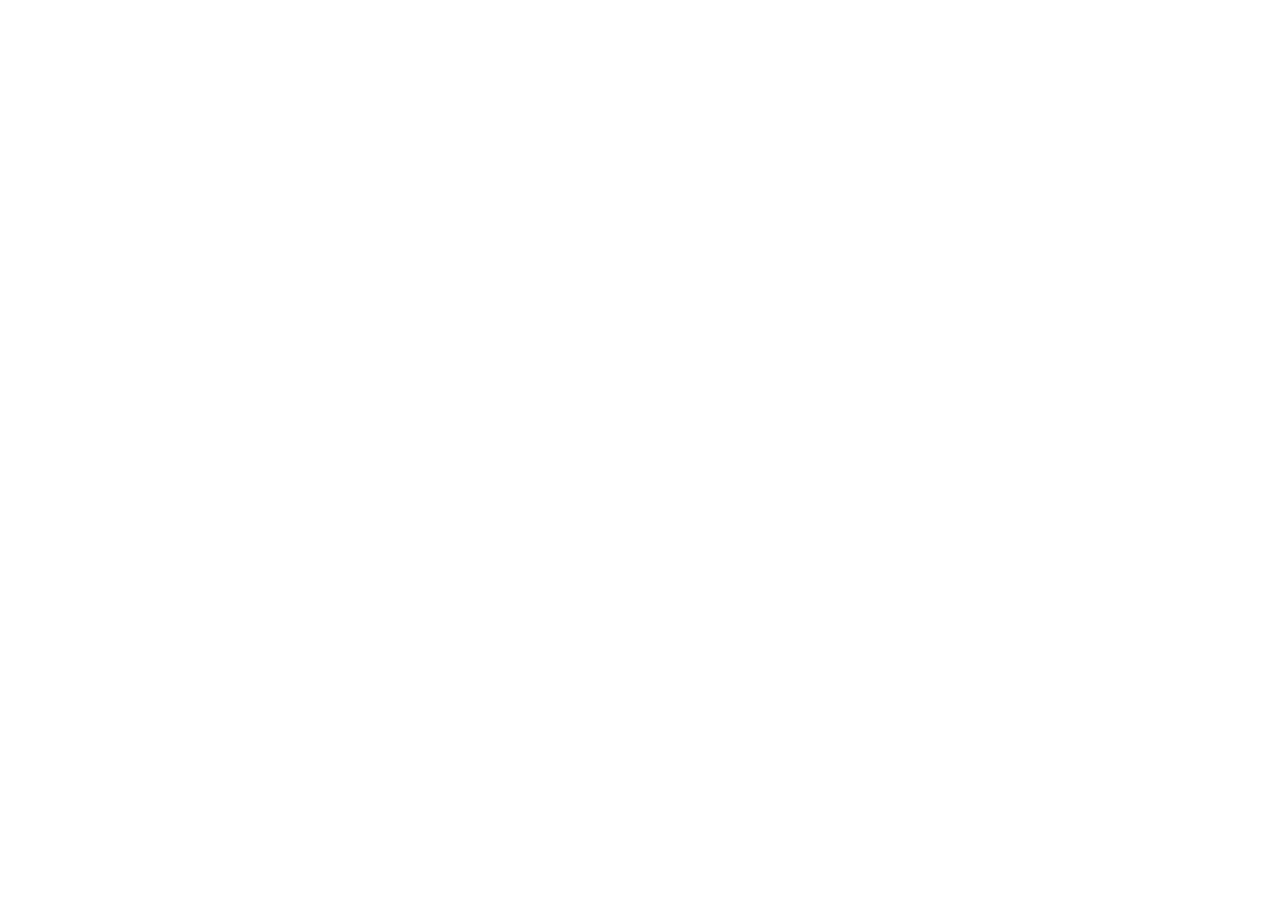
==== pages/catalogo.html @ 62810a99 "Add files via upload" ====
<!DOCTYPE html>
<html lang="en">
<head>
    <meta charset="UTF-8">
    <meta name="viewport" content="width=device-width, initial-scale=1.0">
    <title>Document</title>
</head>
<body>
    
</body>
</html>
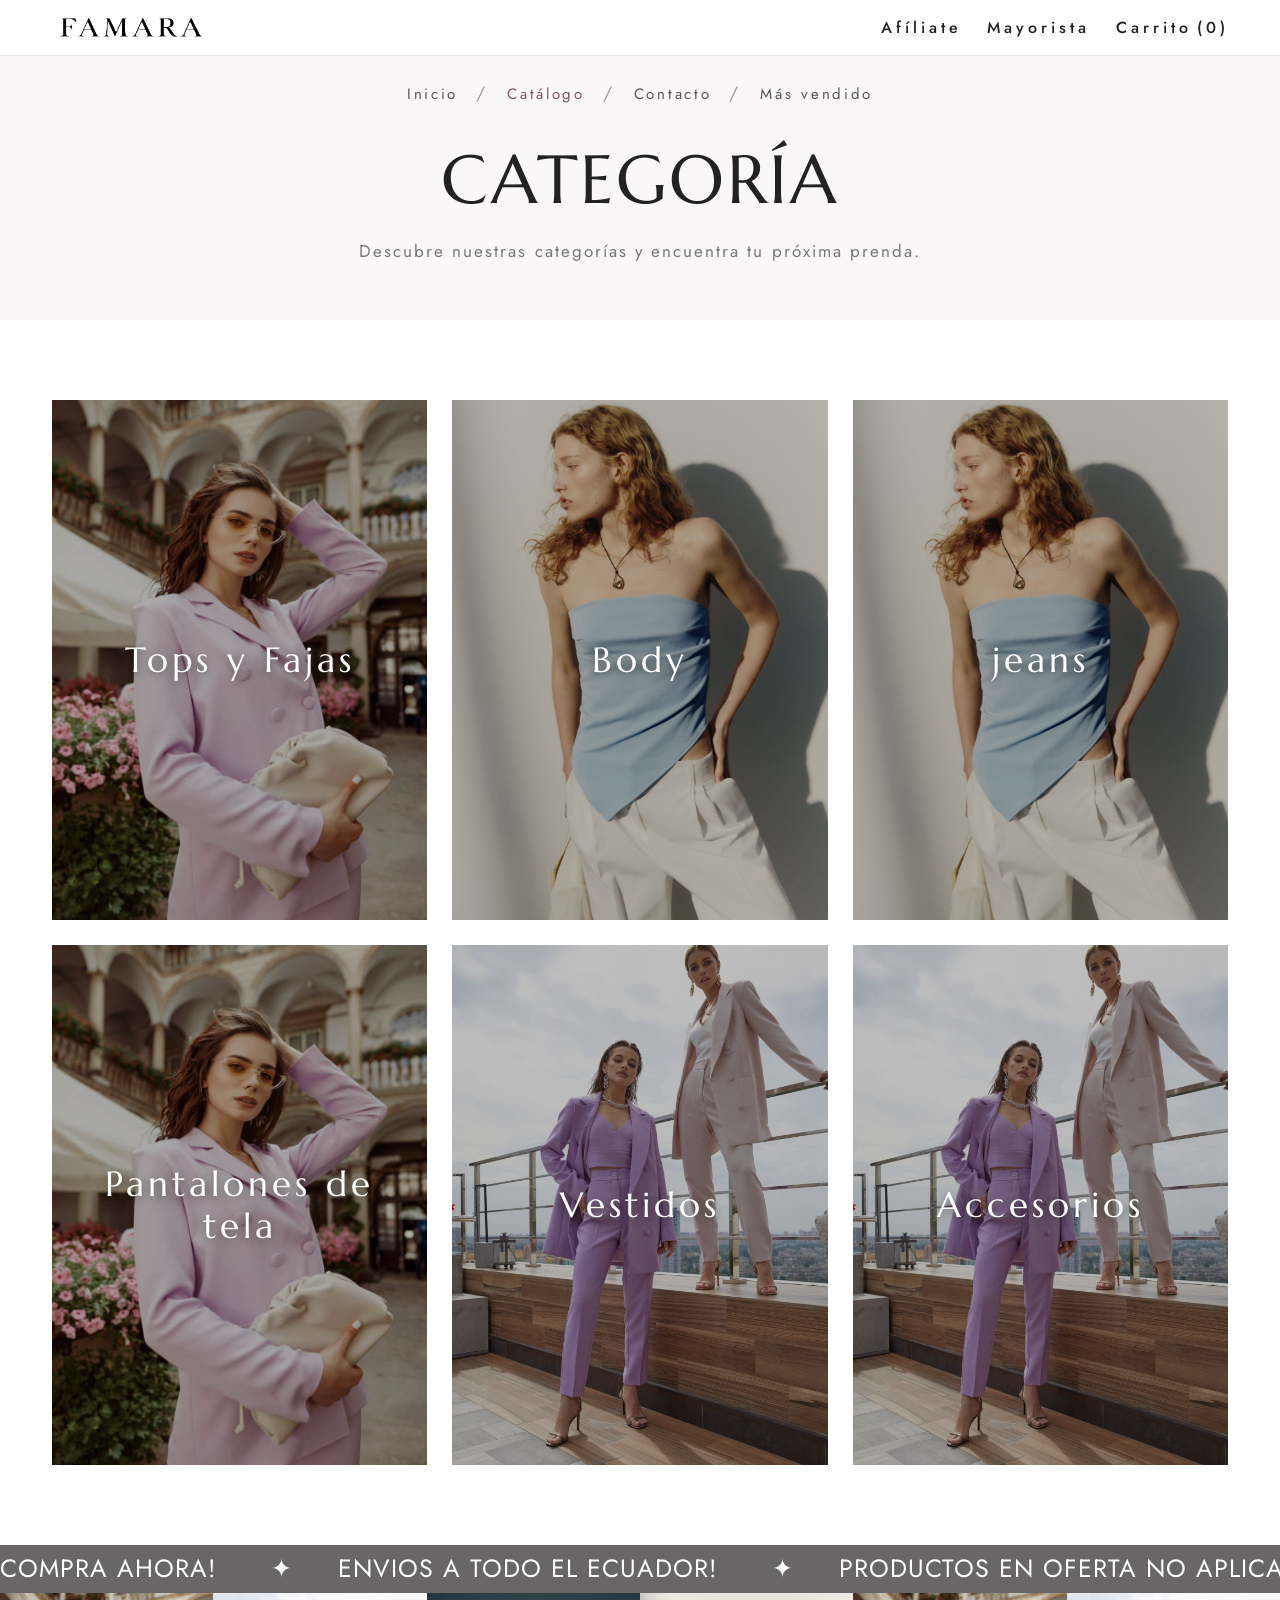
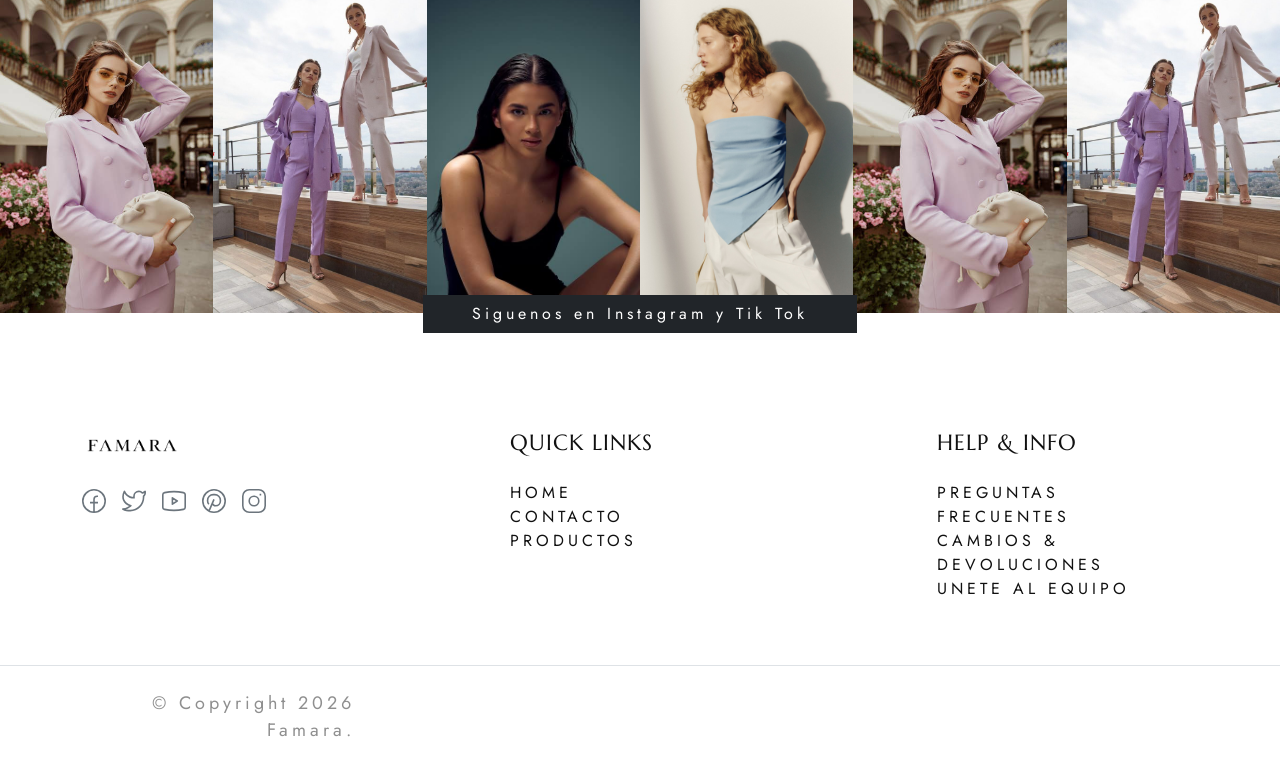
==== commit c7d567ea: "Add files via upload" ====
--- a/pages/catalogo.html
+++ b/pages/catalogo.html
@@ -1,11 +1,523 @@
 <!DOCTYPE html>
-<html lang="en">
+<html lang="es">
 <head>
-    <meta charset="UTF-8">
-    <meta name="viewport" content="width=device-width, initial-scale=1.0">
-    <title>Document</title>
+  <title>Categoría | FAMARA</title>
+  <meta charset="utf-8">
+  <meta http-equiv="X-UA-Compatible" content="IE=edge">
+  <meta name="viewport" content="width=device-width, initial-scale=1.0">
+  <meta name="format-detection" content="telephone=no">
+  <meta name="apple-mobile-web-app-capable" content="yes">
+  <meta name="author" content="TemplatesJungle">
+  <meta name="keywords" content="ecommerce,fashion,store">
+  <meta name="description" content="Bootstrap 5 Fashion Store HTML CSS Template">
+  <link href="https://cdn.jsdelivr.net/npm/bootstrap@5.3.0-alpha3/dist/css/bootstrap.min.css" rel="stylesheet"
+    integrity="sha384-KK94CHFLLe+nY2dmCWGMq91rCGa5gtU4mk92HdvYe+M/SXH301p5ILy+dN9+nJOZ" crossorigin="anonymous">
+  <link rel="stylesheet" type="text/css" href="../css/vendor.css">
+  <link rel="stylesheet" href="https://cdn.jsdelivr.net/npm/swiper@9/swiper-bundle.min.css" />
+  <link rel="stylesheet" type="text/css" href="../style.css">
+  <link rel="preconnect" href="https://fonts.googleapis.com">
+  <link rel="preconnect" href="https://fonts.gstatic.com" crossorigin>
+  <link
+    href="https://fonts.googleapis.com/css2?family=Jost:ital,wght@0,300;0,400;0,500;0,700;1,300;1,400;1,500;1,700&family=Marcellus&display=swap"
+    rel="stylesheet">
+  <script src="../js/carrito.js" defer></script>
+  <script src="../js/marquee.js" defer></script>
+  <!-- Estilos exclusivos del catálogo; conserva el style.css compartido. -->
+  <style>
+    .catalogo-page .catalogo-encabezado {
+      padding: 24px 20px 56px;
+      background: #faf7f8;
+      text-align: center;
+    }
+    .catalogo-page .catalogo-menu ul {
+      display: flex;
+      justify-content: center;
+      align-items: center;
+      flex-wrap: wrap;
+      gap: 12px 0;
+      margin: 0 0 32px;
+      padding: 0;
+      list-style: none;
+    }
+    .catalogo-page .catalogo-menu li + li::before {
+      content: "/";
+      margin: 0 18px;
+      color: #999;
+    }
+    .catalogo-page .catalogo-menu a {
+      color: #555;
+      font-size: 15px;
+      letter-spacing: 0.18em;
+      text-decoration: none;
+    }
+    .catalogo-page .catalogo-menu a:hover,
+    .catalogo-page .catalogo-menu a[aria-current="page"] { color: #82536b; }
+    .catalogo-page .catalogo-menu a:focus-visible { outline: 2px solid #82536b; outline-offset: 5px; }
+    .catalogo-page .catalogo-encabezado h1 {
+      margin: 0 0 18px;
+      color: #222;
+      font-family: "Marcellus", Georgia, serif;
+      font-size: clamp(40px, 6vw, 68px);
+      font-weight: 400;
+      line-height: 1.2;
+      text-transform: uppercase;
+      letter-spacing: 0.04em;
+    }
+    .catalogo-page .catalogo-encabezado p {
+      margin: 0;
+      color: #777;
+      font-size: 17px;
+      letter-spacing: 0.12em;
+    }
+    #contacto { scroll-margin-top: 24px; }
+    @media (max-width: 600px) {
+      .catalogo-page .catalogo-menu li + li::before { margin: 0 8px; }
+      .catalogo-page .catalogo-menu a { font-size: 12px; letter-spacing: 0.04em; }
+      .catalogo-page .catalogo-encabezado p { font-size: 14px; }
+    }
+  </style>
 </head>
-<body>
-    
+<body class="catalogo-page">
+  <svg xmlns="http://www.w3.org/2000/svg" style="display: none;">
+    <defs>
+      <symbol xmlns="http://www.w3.org/2000/svg" id="instagram" viewBox="0 0 15 15">
+        <path fill="none" stroke="currentColor"
+          d="M11 3.5h1M4.5.5h6a4 4 0 0 1 4 4v6a4 4 0 0 1-4 4h-6a4 4 0 0 1-4-4v-6a4 4 0 0 1 4-4Zm3 10a3 3 0 1 1 0-6a3 3 0 0 1 0 6Z" />
+      </symbol>
+      <symbol xmlns="http://www.w3.org/2000/svg" id="facebook" viewBox="0 0 15 15">
+        <path fill="none" stroke="currentColor"
+          d="M7.5 14.5a7 7 0 1 1 0-14a7 7 0 0 1 0 14Zm0 0v-8a2 2 0 0 1 2-2h.5m-5 4h5" />
+      </symbol>
+      <symbol xmlns="http://www.w3.org/2000/svg" id="twitter" viewBox="0 0 15 15">
+        <path fill="currentColor"
+          d="m14.478 1.5l.5-.033a.5.5 0 0 0-.871-.301l.371.334Zm-.498 2.959a.5.5 0 1 0-1 0h1Zm-6.49.082h-.5h.5Zm0 .959h.5h-.5Zm-6.99 7V12a.5.5 0 0 0-.278.916L.5 12.5Zm.998-11l.469-.175a.5.5 0 0 0-.916-.048l.447.223Zm3.994 9l.354.353a.5.5 0 0 0-.195-.827l-.159.474Zm7.224-8.027l-.37.336l.18.199l.265-.04l-.075-.495Zm1.264-.94c.051.778.003 1.25-.123 1.606c-.122.345-.336.629-.723 1l.692.722c.438-.42.776-.832.974-1.388c.193-.546.232-1.178.177-2.006l-.998.066Zm0 3.654V4.46h-1v.728h1Zm-6.99-.646V5.5h1v-.959h-1Zm0 .959V6h1v-.5h-1ZM10.525 1a3.539 3.539 0 0 0-3.537 3.541h1A2.539 2.539 0 0 1 10.526 2V1Zm2.454 4.187C12.98 9.503 9.487 13 5.18 13v1c4.86 0 8.8-3.946 8.8-8.813h-1ZM1.03 1.675C1.574 3.127 3.614 6 7.49 6V5C4.174 5 2.421 2.54 1.966 1.325l-.937.35Zm.021-.398C.004 3.373-.157 5.407.604 7.139c.759 1.727 2.392 3.055 4.73 3.835l.317-.948c-2.155-.72-3.518-1.892-4.132-3.29c-.612-1.393-.523-3.11.427-5.013l-.895-.446Zm4.087 8.87C4.536 10.75 2.726 12 .5 12v1c2.566 0 4.617-1.416 5.346-2.147l-.708-.706Zm7.949-8.009A3.445 3.445 0 0 0 10.526 1v1c.721 0 1.37.311 1.82.809l.74-.671Zm-.296.83a3.513 3.513 0 0 0 2.06-1.134l-.744-.668a2.514 2.514 0 0 1-1.466.813l.15.989ZM.222 12.916C1.863 14.01 3.583 14 5.18 14v-1c-1.63 0-3.048-.011-4.402-.916l-.556.832Z" />
+      </symbol>
+      <symbol xmlns="http://www.w3.org/2000/svg" id="pinterest" viewBox="0 0 15 15">
+        <path fill="none" stroke="currentColor"
+          d="m4.5 13.5l3-7m-3.236 3a2.989 2.989 0 0 1-.764-2V7A3.5 3.5 0 0 1 7 3.5h1A3.5 3.5 0 0 1 11.5 7v.5a3 3 0 0 1-3 3a2.081 2.081 0 0 1-1.974-1.423L6.5 9m1 5.5a7 7 0 1 1 0-14a7 7 0 0 1 0 14Z" />
+      </symbol>
+      <symbol xmlns="http://www.w3.org/2000/svg" id="youtube" viewBox="0 0 15 15">
+        <path fill="currentColor"
+          d="m1.61 12.738l-.104.489l.105-.489Zm11.78 0l.104.489l-.105-.489Zm0-10.476l.104-.489l-.105.489Zm-11.78 0l.106.489l-.105-.489ZM6.5 5.5l.277-.416A.5.5 0 0 0 6 5.5h.5Zm0 4H6a.5.5 0 0 0 .777.416L6.5 9.5Zm3-2l.277.416a.5.5 0 0 0 0-.832L9.5 7.5ZM0 3.636v7.728h1V3.636H0Zm15 7.728V3.636h-1v7.728h1ZM1.506 13.227c3.951.847 8.037.847 11.988 0l-.21-.978a27.605 27.605 0 0 1-11.568 0l-.21.978ZM13.494 1.773a28.606 28.606 0 0 0-11.988 0l.21.978a27.607 27.607 0 0 1 11.568 0l.21-.978ZM15 3.636c0-.898-.628-1.675-1.506-1.863l-.21.978c.418.09.716.458.716.885h1Zm-1 7.728a.905.905 0 0 1-.716.885l.21.978A1.905 1.905 0 0 0 15 11.364h-1Zm-14 0c0 .898.628 1.675 1.506 1.863l.21-.978A.905.905 0 0 1 1 11.364H0Zm1-7.728c0-.427.298-.796.716-.885l-.21-.978A1.905 1.905 0 0 0 0 3.636h1ZM6 5.5v4h1v-4H6Zm.777 4.416l3-2l-.554-.832l-3 2l.554.832Zm3-2.832l-3-2l-.554.832l3 2l.554-.832Z" />
+      </symbol>
+      <symbol xmlns="http://www.w3.org/2000/svg" id="dribble" viewBox="0 0 15 15">
+        <path fill="none" stroke="currentColor" stroke-linecap="round" stroke-linejoin="round"
+          d="M4.839 1.024c3.346 4.041 5.096 7.922 5.704 12.782M.533 6.82c5.985-.138 9.402-1.083 11.97-4.216M2.7 12.594c3.221-4.902 7.171-5.65 11.755-4.293M14.5 7.5a7 7 0 1 0-14 0a7 7 0 0 0 14 0Z" />
+      </symbol>
+      <symbol xmlns="http://www.w3.org/2000/svg" id="calendar" viewBox="0 0 24 24">
+        <g fill="none" stroke="currentColor" stroke-linecap="round" stroke-linejoin="round" stroke-width="2">
+          <rect width="20" height="18" x="2" y="4" rx="4" />
+          <path d="M8 2v4m8-4v4M2 10h20" />
+        </g>
+      </symbol>
+      <symbol xmlns="http://www.w3.org/2000/svg" id="shopping-bag" viewBox="0 0 24 24">
+        <g fill="none" stroke="currentColor" stroke-linecap="round" stroke-linejoin="round" stroke-width="2">
+          <path
+            d="M3.977 9.84A2 2 0 0 1 5.971 8h12.058a2 2 0 0 1 1.994 1.84l.803 10A2 2 0 0 1 18.833 22H5.167a2 2 0 0 1-1.993-2.16l.803-10Z" />
+          <path d="M16 11V6a4 4 0 0 0-4-4v0a4 4 0 0 0-4 4v5" />
+        </g>
+      </symbol>
+      <symbol xmlns="http://www.w3.org/2000/svg" id="gift" viewBox="0 0 24 24">
+        <g fill="none" stroke="currentColor" stroke-linecap="round" stroke-linejoin="round" stroke-width="2">
+          <rect width="18" height="14" x="3" y="8" rx="2" />
+          <path d="M12 5a3 3 0 1 0-3 3m6 0a3 3 0 1 0-3-3m0 0v17m9-7H3" />
+        </g>
+      </symbol>
+      <symbol xmlns="http://www.w3.org/2000/svg" id="arrow-cycle" viewBox="0 0 24 24">
+        <g fill="none" stroke="currentColor" stroke-linecap="round" stroke-linejoin="round" stroke-width="2">
+          <path
+            d="M22 12c0 6-4.39 10-9.806 10C7.792 22 4.24 19.665 3 16m-1-4C2 6 6.39 2 11.806 2C16.209 2 19.76 4.335 21 8" />
+          <path d="m7 17l-4-1l-1 4M17 7l4 1l1-4" />
+        </g>
+      </symbol>
+      <symbol xmlns="http://www.w3.org/2000/svg" id="link" viewBox="0 0 24 24">
+        <path fill="currentColor"
+          d="M12 19a1 1 0 1 0-1-1a1 1 0 0 0 1 1Zm5 0a1 1 0 1 0-1-1a1 1 0 0 0 1 1Zm0-4a1 1 0 1 0-1-1a1 1 0 0 0 1 1Zm-5 0a1 1 0 1 0-1-1a1 1 0 0 0 1 1Zm7-12h-1V2a1 1 0 0 0-2 0v1H8V2a1 1 0 0 0-2 0v1H5a3 3 0 0 0-3 3v14a3 3 0 0 0 3 3h14a3 3 0 0 0 3-3V6a3 3 0 0 0-3-3Zm1 17a1 1 0 0 1-1 1H5a1 1 0 0 1-1-1v-9h16Zm0-11H4V6a1 1 0 0 1 1-1h1v1a1 1 0 0 0 2 0V5h8v1a1 1 0 0 0 2 0V5h1a1 1 0 0 1 1 1ZM7 15a1 1 0 1 0-1-1a1 1 0 0 0 1 1Zm0 4a1 1 0 1 0-1-1a1 1 0 0 0 1 1Z" />
+      </symbol>
+      <symbol xmlns="http://www.w3.org/2000/svg" id="arrow-left" viewBox="0 0 24 24">
+        <path fill="currentColor"
+          d="M17 11H9.41l3.3-3.29a1 1 0 1 0-1.42-1.42l-5 5a1 1 0 0 0-.21.33a1 1 0 0 0 0 .76a1 1 0 0 0 .21.33l5 5a1 1 0 0 0 1.42 0a1 1 0 0 0 0-1.42L9.41 13H17a1 1 0 0 0 0-2Z" />
+      </symbol>
+      <symbol xmlns="http://www.w3.org/2000/svg" id="arrow-right" viewBox="0 0 24 24">
+        <path fill="currentColor"
+          d="M17.92 11.62a1 1 0 0 0-.21-.33l-5-5a1 1 0 0 0-1.42 1.42l3.3 3.29H7a1 1 0 0 0 0 2h7.59l-3.3 3.29a1 1 0 0 0 0 1.42a1 1 0 0 0 1.42 0l5-5a1 1 0 0 0 .21-.33a1 1 0 0 0 0-.76Z" />
+      </symbol>
+      <symbol xmlns="http://www.w3.org/2000/svg" id="play" viewBox="0 0 24 24">
+        <g fill="none" fill-rule="evenodd">
+          <path
+            d="M24 0v24H0V0h24ZM12.593 23.258l-.011.002l-.071.035l-.02.004l-.014-.004l-.071-.035c-.01-.004-.019-.001-.024.005l-.004.01l-.017.428l.005.02l.01.013l.104.074l.015.004l.012-.004l.104-.074l.012-.016l.004-.017l-.017-.427c-.002-.01-.009-.017-.017-.018Zm.265-.113l-.013.002l-.185.093l-.01.01l-.003.011l.018.43l.005.012l.008.007l.201.093c.012.004.023 0 .029-.008l.004-.014l-.034-.614c-.003-.012-.01-.02-.02-.022Zm-.715.002a.023.023 0 0 0-.027.006l-.006.014l-.034.614c0 .012.007.02.017.024l.015-.002l.201-.093l.01-.008l.004-.011l.017-.43l-.003-.012l-.01-.01l-.184-.092Z" />
+          <path fill="currentColor"
+            d="M5.669 4.76a1.469 1.469 0 0 1 2.04-1.177c1.062.454 3.442 1.533 6.462 3.276c3.021 1.744 5.146 3.267 6.069 3.958c.788.591.79 1.763.001 2.356c-.914.687-3.013 2.19-6.07 3.956c-3.06 1.766-5.412 2.832-6.464 3.28c-.906.387-1.92-.2-2.038-1.177c-.138-1.142-.396-3.735-.396-7.237c0-3.5.257-6.092.396-7.235Z" />
+        </g>
+      </symbol>
+      <symbol xmlns="http://www.w3.org/2000/svg" id="category" viewBox="0 0 24 24">
+        <path fill="currentColor"
+          d="M19 5.5h-6.28l-.32-1a3 3 0 0 0-2.84-2H5a3 3 0 0 0-3 3v13a3 3 0 0 0 3 3h14a3 3 0 0 0 3-3v-10a3 3 0 0 0-3-3Zm1 13a1 1 0 0 1-1 1H5a1 1 0 0 1-1-1v-13a1 1 0 0 1 1-1h4.56a1 1 0 0 1 .95.68l.54 1.64a1 1 0 0 0 .95.68h7a1 1 0 0 1 1 1Z" />
+      </symbol>
+      <symbol xmlns="http://www.w3.org/2000/svg" id="calendar" viewBox="0 0 24 24">
+        <path fill="currentColor"
+          d="M19 4h-2V3a1 1 0 0 0-2 0v1H9V3a1 1 0 0 0-2 0v1H5a3 3 0 0 0-3 3v12a3 3 0 0 0 3 3h14a3 3 0 0 0 3-3V7a3 3 0 0 0-3-3Zm1 15a1 1 0 0 1-1 1H5a1 1 0 0 1-1-1v-7h16Zm0-9H4V7a1 1 0 0 1 1-1h2v1a1 1 0 0 0 2 0V6h6v1a1 1 0 0 0 2 0V6h2a1 1 0 0 1 1 1Z" />
+      </symbol>
+      <symbol xmlns="http://www.w3.org/2000/svg" id="heart" viewBox="0 0 24 24">
+        <path fill="currentColor"
+          d="M20.16 4.61A6.27 6.27 0 0 0 12 4a6.27 6.27 0 0 0-8.16 9.48l7.45 7.45a1 1 0 0 0 1.42 0l7.45-7.45a6.27 6.27 0 0 0 0-8.87Zm-1.41 7.46L12 18.81l-6.75-6.74a4.28 4.28 0 0 1 3-7.3a4.25 4.25 0 0 1 3 1.25a1 1 0 0 0 1.42 0a4.27 4.27 0 0 1 6 6.05Z" />
+      </symbol>
+      <symbol xmlns="http://www.w3.org/2000/svg" id="plus" viewBox="0 0 24 24">
+        <path fill="currentColor"
+          d="M19 11h-6V5a1 1 0 0 0-2 0v6H5a1 1 0 0 0 0 2h6v6a1 1 0 0 0 2 0v-6h6a1 1 0 0 0 0-2Z" />
+      </symbol>
+      <symbol xmlns="http://www.w3.org/2000/svg" id="minus" viewBox="0 0 24 24">
+        <path fill="currentColor" d="M19 11H5a1 1 0 0 0 0 2h14a1 1 0 0 0 0-2Z" />
+      </symbol>
+      <symbol xmlns="http://www.w3.org/2000/svg" id="cart" viewBox="0 0 24 24">
+        <path fill="currentColor"
+          d="M8.5 19a1.5 1.5 0 1 0 1.5 1.5A1.5 1.5 0 0 0 8.5 19ZM19 16H7a1 1 0 0 1 0-2h8.491a3.013 3.013 0 0 0 2.885-2.176l1.585-5.55A1 1 0 0 0 19 5H6.74a3.007 3.007 0 0 0-2.82-2H3a1 1 0 0 0 0 2h.921a1.005 1.005 0 0 1 .962.725l.155.545v.005l1.641 5.742A3 3 0 0 0 7 18h12a1 1 0 0 0 0-2Zm-1.326-9l-1.22 4.274a1.005 1.005 0 0 1-.963.726H8.754l-.255-.892L7.326 7ZM16.5 19a1.5 1.5 0 1 0 1.5 1.5a1.5 1.5 0 0 0-1.5-1.5Z" />
+      </symbol>
+      <symbol xmlns="http://www.w3.org/2000/svg" id="check" viewBox="0 0 24 24">
+        <path fill="currentColor"
+          d="M18.71 7.21a1 1 0 0 0-1.42 0l-7.45 7.46l-3.13-3.14A1 1 0 1 0 5.29 13l3.84 3.84a1 1 0 0 0 1.42 0l8.16-8.16a1 1 0 0 0 0-1.47Z" />
+      </symbol>
+      <symbol xmlns="http://www.w3.org/2000/svg" id="trash" viewBox="0 0 24 24">
+        <path fill="currentColor"
+          d="M10 18a1 1 0 0 0 1-1v-6a1 1 0 0 0-2 0v6a1 1 0 0 0 1 1ZM20 6h-4V5a3 3 0 0 0-3-3h-2a3 3 0 0 0-3 3v1H4a1 1 0 0 0 0 2h1v11a3 3 0 0 0 3 3h8a3 3 0 0 0 3-3V8h1a1 1 0 0 0 0-2ZM10 5a1 1 0 0 1 1-1h2a1 1 0 0 1 1 1v1h-4Zm7 14a1 1 0 0 1-1 1H8a1 1 0 0 1-1-1V8h10Zm-3-1a1 1 0 0 0 1-1v-6a1 1 0 0 0-2 0v6a1 1 0 0 0 1 1Z" />
+      </symbol>
+      <symbol xmlns="http://www.w3.org/2000/svg" id="star-outline" viewBox="0 0 15 15">
+        <path fill="none" stroke="currentColor" stroke-linecap="round" stroke-linejoin="round"
+          d="M7.5 9.804L5.337 11l.413-2.533L4 6.674l2.418-.37L7.5 4l1.082 2.304l2.418.37l-1.75 1.793L9.663 11L7.5 9.804Z" />
+      </symbol>
+      <symbol xmlns="http://www.w3.org/2000/svg" id="star-solid" viewBox="0 0 15 15">
+        <path fill="currentColor"
+          d="M7.953 3.788a.5.5 0 0 0-.906 0L6.08 5.85l-2.154.33a.5.5 0 0 0-.283.843l1.574 1.613l-.373 2.284a.5.5 0 0 0 .736.518l1.92-1.063l1.921 1.063a.5.5 0 0 0 .736-.519l-.373-2.283l1.574-1.613a.5.5 0 0 0-.283-.844L8.921 5.85l-.968-2.062Z" />
+      </symbol>
+      <symbol xmlns="http://www.w3.org/2000/svg" id="search" viewBox="0 0 24 24">
+        <path fill="currentColor"
+          d="M21.71 20.29L18 16.61A9 9 0 1 0 16.61 18l3.68 3.68a1 1 0 0 0 1.42 0a1 1 0 0 0 0-1.39ZM11 18a7 7 0 1 1 7-7a7 7 0 0 1-7 7Z" />
+      </symbol>
+      <symbol xmlns="http://www.w3.org/2000/svg" id="user" viewBox="0 0 24 24">
+        <path fill="currentColor"
+          d="M15.71 12.71a6 6 0 1 0-7.42 0a10 10 0 0 0-6.22 8.18a1 1 0 0 0 2 .22a8 8 0 0 1 15.9 0a1 1 0 0 0 1 .89h.11a1 1 0 0 0 .88-1.1a10 10 0 0 0-6.25-8.19ZM12 12a4 4 0 1 1 4-4a4 4 0 0 1-4 4Z" />
+      </symbol>
+      <symbol xmlns="http://www.w3.org/2000/svg" id="close" viewBox="0 0 15 15">
+        <path fill="currentColor"
+          d="M7.953 3.788a.5.5 0 0 0-.906 0L6.08 5.85l-2.154.33a.5.5 0 0 0-.283.843l1.574 1.613l-.373 2.284a.5.5 0 0 0 .736.518l1.92-1.063l1.921 1.063a.5.5 0 0 0 .736-.519l-.373-2.283l1.574-1.613a.5.5 0 0 0-.283-.844L8.921 5.85l-.968-2.062Z" />
+      </symbol>
+    </defs>
+  </svg>
+  <div class="preloader text-white fs-6 text-uppercase overflow-hidden"></div>
+  <div class="search-popup">
+    <div class="search-popup-container">
+      <form role="search" method="get" class="form-group" action="">
+        <input type="search" id="search-form" class="form-control border-0 border-bottom"
+          placeholder="Type and press enter" value="" name="s" />
+        <button type="submit" class="search-submit border-0 position-absolute bg-white"
+          style="top: 15px;right: 15px;"><svg class="search" width="24" height="24">
+            <use xlink:href="#search"></use>
+          </svg></button>
+      </form>
+      <h5 class="cat-list-title">Buscar categorias</h5>
+      <ul class="cat-list">
+        <li class="cat-list-item">
+          <a href="categorias-paginas/tops.html" title="Tops">Tops y Camisas</a>
+        </li>
+        <li class="cat-list-item">
+          <a href="categorias-paginas/vestidos.html" title="Vestidos">Vestidos y Enterizos</a>
+        </li>
+        <li class="cat-list-item">
+          <a href="categorias-paginas/body.html" title="Bodys">Bodys y Fajas</a>
+        </li>
+        <li class="cat-list-item">
+          <a href="categorias-paginas/jeans.html" title="Jeans">Jeans</a>
+        </li>
+        <li class="cat-list-item">
+          <a href="categorias-paginas/accesorios.html" title="Accesorios">Accesorios</a>
+        </li>
+        <li class="cat-list-item">
+          <a href="categorias-paginas/pantalones.html" title="Pantalones">Pantalones de tela</a>
+        </li>
+        <li class="cat-list-item">
+          <a href="catalogo.html" title="Catalogo">Catalogo</a>
+        </li>
+      </ul>
+    </div>
+  </div>
+  <div class="offcanvas offcanvas-end" tabindex="-1" id="offcanvasCart" aria-labelledby="cartTitle">
+    <div class="offcanvas-header">
+      <h4 class="offcanvas-title" id="cartTitle">
+        Mi carrito
+      </h4>
+      <button type="button" class="btn-close" data-bs-dismiss="offcanvas" aria-label="Cerrar">
+      </button>
+    </div>
+    <div class="offcanvas-body">
+      <p id="cartEmpty">
+        Tu carrito está vacío.
+      </p>
+      <ul id="cartItems" class="list-group list-group-flush mb-4">
+      </ul>
+      <hr>
+      <div class="d-flex justify-content-between align-items-center">
+        <h5>Total:</h5>
+        <strong id="cartTotal" class="fs-4">
+          $0.00
+        </strong>
+      </div>
+      <button type="button" class="btn btn-dark w-100 mt-4" data-bs-dismiss="offcanvas">
+        Continuar comprando
+      </button>
+    </div>
+  </div>
+  <header class="famara-header">
+    <a class="famara-brand" href="../index.html" aria-label="Famara, inicio">
+      <img src="../images/famara-logo.png" alt="FAMARA" class="logo-header">
+    </a>
+    <nav class="famara-header-links" aria-label="Cuenta y compras">
+      <a href="../index.html#afiliate">Afíliate</a>
+      <a class="mayorista-link" href="https://tr.ee/8D0OaJ01xH">Mayorista</a>
+      <a href="#offcanvasCart" data-bs-toggle="offcanvas" aria-controls="offcanvasCart">
+        Carrito <span class="cart-count">(0)</span>
+      </a>
+    </nav>
+  </header>
+  <section class="catalogo-encabezado" aria-labelledby="catalogo-titulo">
+    <nav class="catalogo-menu" aria-label="Navegación principal">
+      <ul>
+        <li><a href="../index.html">Inicio</a></li>
+        <li><a href="catalogo.html" aria-current="page">Catálogo</a></li>
+        <li><a href="../pages/contacto.html">Contacto</a></li>
+        <li><a href="../pages/mas-vendidos.html">Más vendido</a></li>
+      </ul>
+    </nav>
+    <h1 id="catalogo-titulo">Categoría</h1>
+    <p>Descubre nuestras categorías y encuentra tu próxima prenda.</p>
+  </section>
+  <section class="catalogo-categorias">
+                    <div class="container-fluid">
+                        <div class="catalogo-categorias-grid">
+                            <a href="categorias-paginas/tops.html" class="catalogo-categoria">
+                                <img src="../images/foto1.jpg" alt="Essentials"
+                                    class="imagen-principal">
+                                <img src="../images/foto2.jpg" alt="" class="imagen-alternativa">
+                                <h3>Tops y Fajas</h3>
+                            </a>
+                            <a href="categorias-paginas/body.html" class="catalogo-categoria">
+                                <img src="../images/foto4.jpg" alt="Body" class="imagen-principal">
+                                <img src="../images/foto2.jpg" alt="" class="imagen-alternativa">
+                                <h3>Body</h3>
+                            </a>
+                            <a href="categorias-paginas/jeans.html" class="catalogo-categoria">
+                                <img src="../images/foto4.jpg" alt="Jumper" class="imagen-principal">
+                                <img src="../images/foto3.jpg" alt="" class="imagen-alternativa">
+                                <h3>jeans</h3>
+                            </a>
+                            <a href="categorias-paginas/pantalones.html" class="catalogo-categoria">
+                                <img src="../images/foto1.jpg" alt="Dresses" class="imagen-principal">
+                                <img src="../images/foto4.jpg" alt="" class="imagen-alternativa">
+                                <h3>Pantalones de tela</h3>
+                            </a>
+                            <a href="categorias-paginas/vestidos.html" class="catalogo-categoria">
+                                <img src="../images/foto2.jpg" alt="Top" class="imagen-principal">
+                                <img src="../images/foto1.jpg" alt="" class="imagen-alternativa">
+                                <h3>Vestidos</h3>
+                            </a>
+                            <a href="categorias-paginas/accesorios.html" class="catalogo-categoria">
+                                <img src="../images/foto2.jpg" alt="Sets" class="imagen-principal">
+                                <img src="../images/foto4.jpg" alt="" class="imagen-alternativa">
+                                <h3>Accesorios</h3>
+                            </a>
+                        </div>
+                    </div>
+                </section>
+    <div class="famara-marquee">
+        <div class="famara-marquee-track">
+            <div class="famara-marquee-group">
+                <a href="catalogo.html" class="famara-marquee-link">
+                    COMPRA AHORA!
+                </a>
+                <a href="novedades.html" class="famara-marquee-link">
+                    ENVIOS A TODO EL ECUADOR!
+                </a>
+                <a href="ofertas.html" class="famara-marquee-link">
+                    PRODUCTOS EN OFERTA NO APLICA CAMBIOS
+                </a>
+                <a href="interes.html" class="famara-marquee-link">
+                    CONOCE NUESTROS BEST SELLERS
+                </a>
+            </div>
+        </div>
+    </div>
+    <section class="instagram position-relative">
+        <div class="d-flex justify-content-center w-100 position-absolute bottom-0 z-1">
+            <a href="https://www.instagram.com/famara.ec_?stkn=eTA5N3lkZGkwNmdz" class="btn btn-dark px-5">Siguenos en
+                Instagram y Tik Tok</a>
+        </div>
+        <div class="row g-0">
+            <div class="col-6 col-sm-4 col-md-2">
+                <div class="insta-item">
+                    <a href="https://www.instagram.com/famara.ec_?stkn=eTA5N3lkZGkwNmdz" target="_blank">
+                        <img src="../images/foto1.jpg" alt="instagram" class="insta-image img-fluid">
+                    </a>
+                </div>
+            </div>
+            <div class="col-6 col-sm-4 col-md-2">
+                <div class="insta-item">
+                    <a href="https://www.tiktok.com/@famara.ec_" target="_blank">
+                        <img src="../images/foto2.jpg" alt="instagram" class="insta-image img-fluid">
+                    </a>
+                </div>
+            </div>
+            <div class="col-6 col-sm-4 col-md-2">
+                <div class="insta-item">
+                    <a href="https://www.tiktok.com/@famara.ec_" target="_blank">
+                        <img src="../images/foto3.jpeg" alt="instagram" class="insta-image img-fluid">
+                    </a>
+                </div>
+            </div>
+            <div class="col-6 col-sm-4 col-md-2">
+                <div class="insta-item">
+                    <a href="https://www.tiktok.com/@famara.ec_" target="_blank">
+                        <img src="../images/foto4.jpg" alt="instagram" class="insta-image img-fluid">
+                    </a>
+                </div>
+            </div>
+            <div class="col-6 col-sm-4 col-md-2">
+                <div class="insta-item">
+                    <a href="https://www.tiktok.com/@famara.ec_" target="_blank">
+                        <img src="../images/foto1.jpg" alt="instagram" class="insta-image img-fluid">
+                    </a>
+                </div>
+            </div>
+            <div class="col-6 col-sm-4 col-md-2">
+                <div class="insta-item">
+                    <a href="https://www.tiktok.com/@famara.ec_" target="_blank">
+                        <img src="../images/foto2.jpg" alt="instagram" class="insta-image img-fluid">
+                    </a>
+                </div>
+            </div>
+        </div>
+    </section>
+   <footer id="footer" class="mt-5">
+    <div class="container">
+      <div class="row d-flex flex-wrap justify-content-between py-5">
+        <div class="col-md-3 col-sm-6">
+          <div class="footer-menu footer-menu-001">
+            <div class="footer-intro mb-4">
+              <a href="index.html">
+                <img src="../images/famara-logo.png" alt="FAMARA" class="logo-footer">
+              </a>
+            </div>
+            <p></p>
+            <div class="social-links">
+              <ul class="list-unstyled d-flex flex-wrap gap-3">
+                <li>
+                  <a href="#" class="text-secondary">
+                    <svg width="24" height="24" viewBox="0 0 24 24">
+                      <use xlink:href="#facebook"></use>
+                    </svg>
+                  </a>
+                </li>
+                <li>
+                  <a href="#" class="text-secondary">
+                    <svg width="24" height="24" viewBox="0 0 24 24">
+                      <use xlink:href="#twitter"></use>
+                    </svg>
+                  </a>
+                </li>
+                <li>
+                  <a href="#" class="text-secondary">
+                    <svg width="24" height="24" viewBox="0 0 24 24">
+                      <use xlink:href="#youtube"></use>
+                    </svg>
+                  </a>
+                </li>
+                <li>
+                  <a href="#" class="text-secondary">
+                    <svg width="24" height="24" viewBox="0 0 24 24">
+                      <use xlink:href="#pinterest"></use>
+                    </svg>
+                  </a>
+                </li>
+                <li>
+                  <a href="#" class="text-secondary">
+                    <svg width="24" height="24" viewBox="0 0 24 24">
+                      <use xlink:href="#instagram"></use>
+                    </svg>
+                  </a>
+                </li>
+              </ul>
+            </div>
+          </div>
+        </div>
+        <div class="col-md-3 col-sm-6">
+          <div class="footer-menu footer-menu-002">
+            <h5 class="widget-title text-uppercase mb-4">Quick Links</h5>
+            <ul class="menu-list list-unstyled text-uppercase border-animation-left fs-6">
+              <li class="menu-item">
+                <a href="index.html" class="item-anchor">Home</a>
+              </li>
+              <li class="menu-item">
+                <a href="index.html" class="item-anchor">Contacto</a>
+              </li>
+              <li class="menu-item">
+                <a href="blog.html" class="item-anchor">Productos</a>
+              </li>
+
+          
+            </ul>
+          </div>
+        </div>
+        <div class="col-md-3 col-sm-6">
+          <div class="footer-menu footer-menu-003">
+            <h5 class="widget-title text-uppercase mb-4">Help & Info</h5>
+            <ul class="menu-list list-unstyled text-uppercase border-animation-left fs-6">
+              <li class="menu-item">
+                <a href="#" class="item-anchor">Preguntas Frecuentes</a>
+              </li>
+              <li class="menu-item">
+                <a href="#" class="item-anchor">Cambios & Devoluciones</a>
+              </li>
+              
+              <li class="menu-item">
+                <a href="#" class="item-anchor">Unete al equipo</a>
+              </li>
+            </ul>
+          </div>
+        </div>
+       
+      </div>
+    </div>
+    <div class="border-top py-4">
+      <div class="container">
+        <div class="row">
+          <div class="col-md-6 d-flex flex-wrap">
+            <div class="shipping">
+              <!-- <span>We ship with:</span>
+              <img src="images/arct-icon.png" alt="icon">
+              <img src="images/dhl-logo.png" alt="icon"> -->
+            </div>
+            <!-- <div class="payment-option">
+              <span>Payment Option:</span>
+              <img src="images/visa-card.png" alt="card">
+              <img src="images/paypal-card.png" alt="card">
+              <img src="images/master-card.png" alt="card">
+            </div>
+          </div> -->
+          <div class="col-md-6 text-end">
+            <p>© Copyright 2026 Famara. <a
+               target="blank"></a></p>
+          </div>
+        </div>
+      </div>
+    </div>
+  </footer>
+ 
+    <script src="../js/jquery.min.js"></script>
+    <script src="../js/plugins.js"></script>
+    <script src="../js/SmoothScroll.js"></script>
+    <script src="https://cdn.jsdelivr.net/npm/bootstrap@5.3.0-alpha3/dist/js/bootstrap.bundle.min.js"
+        integrity="sha384-ENjdO4Dr2bkBIFxQpeoTz1HIcje39Wm4jDKdf19U8gI4ddQ3GYNS7NTKfAdVQSZe"
+        crossorigin="anonymous"></script>
+    <script src="https://cdn.jsdelivr.net/npm/swiper@9/swiper-bundle.min.js"></script>
+    <script src="../js/script.min.js"></script>
+    <script src="../js/news-carousel.js"></script>
 </body>
 </html>
--- a/style.css
+++ b/style.css
@@ -0,0 +1,3190 @@
+/*
+Theme Name: Kaira - Bootstrap 5 Fashion Store HTML CSS Template
+Theme URI: https://templatejungle.com/
+Author: TemplatesJungle
+Author URI: https://templatejungle.com/
+Description: Kaira - Bootstrap 5 Fashion Store HTML CSS Template is specially designed product packaged for Fashion Stores by TemplatesJungle.
+Version: 1.1
+*/
+
+/*--------------------------------------------------------------
+This is main CSS file that contains custom style rules used in this template
+--------------------------------------------------------------*/
+
+/*------------------------------------*\
+    Table of contents
+\*------------------------------------*/
+
+/*------------------------------------------------
+CSS STRUCTURE:
+
+1. VARIABLES
+2. GENERAL TYPOGRAPHY
+
+--------------------------------------------------------------*/
+body {
+  --heading-font: "Marcellus", Roboto, sans-serif;
+  --heading-font-weight: 400;
+  --heading-color: #111;
+  --heading-line-height: 1.24;
+
+  --swiper-theme-color: #8C907E;
+
+  /* bootstrap */
+  --bs-body-font-family: "Jost", Roboto, sans-serif;
+  --bs-body-font-size: 18px;
+  --bs-body-font-weight: 400;
+  --bs-body-line-height: 1.5;
+  --bs-body-color: #8f8f8f;
+  --bs-body-color-rgb: 143, 143, 143;
+
+  --bs-primary: #8C907E;
+  --bs-secondary: #6c757d;
+  --bs-black: #111;
+  --bs-light: #F1F1F0;
+  --bs-dark: #212529;
+  --bs-gray: #9aa1a7;
+  --bs-gray-dark: #51565b;
+
+  --bs-primary-rgb: 140, 144, 126;
+  --bs-secondary-rgb: 108, 117, 125;
+  --bs-black-rgb: 17, 17, 17;
+  --bs-light-rgb: 241, 241, 240;
+  --bs-dark-rgb: 33, 37, 41;
+
+  --bs-link-color: #111;
+  --bs-link-color-rgb: 17, 17, 17;
+  --bs-link-decoration: underline;
+  --bs-link-hover-color: #111;
+  --bs-link-hover-color-rgb: 17, 17, 17;
+}
+
+/* Encabezado: logo a la izquierda, enlaces a la derecha. */
+.famara-header {
+  display: flex;
+  align-items: center;
+  justify-content: space-between;
+  gap: 24px;
+  padding: 1px clamp(16px, 4vw, 64px);
+  background: #fff;
+  border-bottom: 1px solid #e9e5e2;
+}
+
+.famara-brand { display: block; flex-shrink: 0; }
+
+.famara-header-links {
+  display: flex;
+  align-items: center;
+  justify-content: flex-end;
+  flex-wrap: wrap;
+  gap: 8px clamp(12px, 2vw, 32px);
+  margin-left: auto;
+}
+
+.famara-header-links a {
+  display: inline-flex;
+  align-items: center;
+  gap: 5px;
+  min-height: 44px;
+  color: #222;
+  font-size: 16px;
+  font-weight: 500;
+  text-decoration: none;
+  white-space: nowrap;
+
+}
+
+
+
+.famara-header-links a:hover { color: #800000; }
+.famara-header-links .famara-favoritos { font-size: 20px; }
+
+.famara-header a:focus-visible,
+.famara-hero-nav a:focus-visible {
+  outline: 10px solid currentColor;
+  outline-offset: 4px;
+}
+
+/* La imagen ocupa el ancho de pantalla; el menú queda encima. */
+.famara-hero { position: relative; isolation: isolate; }
+
+.famara-hero .news-carousel {
+  height: clamp(380px, 68vh, 760px);
+}
+
+.famara-hero-nav {
+  position: absolute;
+  z-index: 11;
+  top: 0;
+  left: 0;
+  width: 100%;
+  background: transparent;
+  border-bottom: 0px solid transparent;
+}
+
+.famara-hero-nav ul {
+  display: grid;
+  grid-template-columns: repeat(4, minmax(0, 1fr));
+  max-width: 1200px;
+  margin: 0 auto;
+  padding: 0;
+  list-style: none;
+}
+
+.famara-hero-nav li + li { border-left: 0px solid rgba(255, 255, 255, 0.25); }
+
+.famara-hero-nav a {
+  display: flex;
+  align-items: center;
+  justify-content: center;
+  min-height: 20px;
+  padding: 8px 8px;
+  color: #faf7f8;
+  font-size: clamp(16px, 2vw, 26px);
+  font-weight: 300;
+  text-align: center;
+  text-decoration: none;
+}
+
+.famara-hero-nav a:hover { background:transparent; }
+#product, #afiliate { scroll-margin-top: 24px; }
+
+@media (max-width: 600px) {
+  .famara-header { gap: 12px; padding: 12px 16px; }
+  .famara-header .logo-header { width: 92px; }
+  .famara-header-links { gap: 0 12px; }
+  .famara-header-links a { font-size: 14px; }
+  .famara-header-links .famara-favoritos { font-size: 21px; }
+  .famara-hero-nav a { min-height: 60px; font-size: 14px; padding: 12px 4px; }
+  .famara-hero .news-carousel { height: 480px; }
+}
+
+
+/* PORTADA GRANDE: imagen o video */
+/* CONTENEDOR: cada bloque ocupa su propia fila */
+.famara-hero {
+    position: relative;
+    display: flex;
+    flex-direction: column;
+    width: 100%;
+    height: auto;
+    overflow: visible;
+}
+/* MENÚ: participa en el flujo normal */
+.famara-hero-nav {
+    position: absolute;
+    top: 0;
+    left: 0;
+    width: 100%;
+    z-index: 11;
+
+    background: rgba(255, 255, 255, 0.15);
+    backdrop-filter: blur(5px);
+    -webkit-backdrop-filter: blur(4px);
+
+    border-bottom: 1px solid rgba(255, 255, 255, 0.25);
+}
+
+/* PORTADA: su altura no afecta a los otros bloques */
+.famara-portada {
+  width: 100%;
+  height: 90vh;
+  overflow: hidden;
+  background: transparent;
+}
+
+.famara-portada .portada-media {
+  position: static;
+  display: block;
+  width: 100%;
+  height: 100%;
+  object-fit: cover;
+  object-position: center;
+}
+
+/* BANNER: debajo de la portada */
+.famara-hero > .famara-marquee {
+  position: relative;
+  inset: auto;
+  width: 100%;
+  margin: 0;
+  flex-shrink: 0;
+}
+
+/* CARRUSEL: debajo del banner */
+.famara-hero > .news-carousel {
+  position: relative;
+  width: 100%;
+  height: 600px;
+  margin: 0;
+  flex-shrink: 0;
+  overflow: hidden;
+}
+
+@media (max-width: 600px) {
+  .famara-portada {
+    height: 60vh;
+  }
+
+  .famara-hero > .news-carousel {
+    height: 420px;
+  }
+}
+
+/* Navegación secundaria compartida por las páginas interiores. */
+.secondary-navbar {
+  width: 100%;
+  margin-top: 35px;
+  margin-bottom: 40px;
+  border-top: 5px solid #999;
+  border-bottom: 5px solid #999;
+}
+
+.secondary-navbar ul {
+  display: flex;
+  width: 100%;
+  padding: 0;
+  margin: 0;
+  list-style: none;
+}
+
+.secondary-navbar li {
+  flex: 1;
+  text-align: center;
+  padding: 10px 0;
+}
+
+.secondary-navbar a {
+  display: block;
+  color: #222;
+  text-decoration: none;
+  font-size: 26px;
+  font-weight: 600;
+  padding: 10px;
+  transition: 0.3s;
+}
+
+.secondary-navbar a:hover {
+  color: #99919e;
+}
+
+/* CARRUSEL DE NOTICIAS — independiente de los carruseles de la plantilla */
+.news-carousel {
+  position: relative;
+  width: 100%;
+  height: 600px; /* Cambia este valor para aumentar/disminuir la altura */
+  overflow: hidden;
+  background: #d2d2d2;
+  letter-spacing: normal;
+}
+
+.news-track {
+  display: flex;
+  width: 100%;
+  height: 100%;
+  transition: transform 0.7s ease-in-out;
+  will-change: transform;
+}
+
+.news-slide {
+  position: relative;
+  display: block;
+  flex: 0 0 100%; /* Cada noticia ocupa el ancho completo */
+  min-width: 0;
+  height: 100%;
+  overflow: hidden;
+  text-decoration: none;
+  color: #fff;
+}
+
+.news-slide img,
+.news-slide video {
+  display: block;
+  width: 100%;
+  height: 100%;
+  object-fit: cover;
+}
+
+/* Capa que cambia de tonalidad al pasar el mouse o al pulsar */
+.news-slide::after {
+  content: "";
+  position: absolute;
+  inset: 0;
+  background: rgba(0, 0, 0, 0.20);
+  pointer-events: none;
+  transition: background-color 0.3s ease;
+}
+
+.news-slide:hover::after,
+.news-slide:focus-visible::after {
+  background: rgba(86, 24, 41, 0.42);
+}
+
+.news-slide:active::after {
+  background: rgba(86, 24, 41, 0.65);
+}
+
+.news-overlay {
+  position: absolute;
+  z-index: 2;
+  bottom: 0;
+  left: 0;
+  width: 100%;
+  padding: 40px 45px 65px; /* Dejar espacio para los puntos */
+  box-sizing: border-box;
+  pointer-events: none;
+  background: linear-gradient(transparent, rgba(0, 0, 0, 0.85));
+}
+
+.news-overlay h2 {
+  margin: 0 0 10px;
+  color: #fff;
+  font-size: 32px;
+  letter-spacing: 0.05em;
+}
+
+.news-overlay p {
+  margin: 0;
+  color: #fff;
+  font-size: 18px;
+  letter-spacing: 0.04em;
+}
+
+/* Tres puntos centrados, por encima de la imagen */
+.news-dots {
+  position: absolute;
+  z-index: 10;
+  bottom: 20px;
+  left: 0;
+  right: 0;
+  display: flex;
+  justify-content: center;
+  align-items: center;
+  gap: 12px;
+}
+
+.news-dot {
+  appearance: none;
+  display: block;
+  flex: 0 0 auto;
+  width: 8px;
+  height: 8px;
+  padding: 0;
+  border: 2px solid #fff;
+  border-radius: 50%;
+  background: rgba(255, 255, 255, 0.40);
+  cursor: pointer;
+  transition: background-color 0.3s ease, transform 0.3s ease;
+}
+
+/* =========================================
+   BEST SELLERS
+   ========================================= */
+
+.product {
+    padding: 60px 0;
+}
+
+.product .container {
+    position: relative;
+}
+
+
+/* IMÁGENES */
+
+.product .product-imgs {
+    display: block;
+    text-align: center;
+    text-decoration: none;
+    color: #D9BEFA;
+}
+
+.product .product-imgs img {
+    width: 100%;
+    height: 100px;
+
+    object-fit: cover;
+
+    display: block;
+
+    transition:
+        transform 0.4s ease,
+        filter 0.4s ease;
+}
+
+
+/* EFECTO SOBRE LAS IMÁGENES */
+
+.product .product-imgs:hover img {
+    filter: brightness(0.85);
+}
+
+
+/* TÍTULOS */
+
+.product .product-imgs h5 {
+    margin-top: 18px;
+    font-size: 20px;
+    font-weight: 500;
+}
+
+
+/* =========================================
+   FLECHAS LATERALES
+   ========================================= */
+
+.product .icon-arrow {
+
+    position: absolute;
+
+    top: 55%;
+    transform: translateY(-50%);
+
+    z-index: 20;
+
+    width: 60px;
+    height: 60px;
+
+    border-radius: 50%;
+
+    border: 1px solid #ddd;
+
+    background:  #ddd;
+
+    color: #222;
+
+    display: flex;
+    justify-content: center;
+    align-items: center;
+
+    cursor: pointer;
+
+    /* OCULTAS INICIALMENTE */
+
+    opacity: 0;
+    visibility: hidden;
+    pointer-events: none;
+
+    transition:
+        opacity 0.3s ease,
+        background 0.3s ease,
+        visibility 0.3s ease;
+}
+
+
+/* POSICIONES */
+
+.product .icon-arrow-left {
+    left: 0;
+}
+
+.product .icon-arrow-right {
+    right: 0;
+}
+
+
+/* APARECEN CUANDO EL MOUSE ENTRA */
+
+.product:hover .icon-arrow, 
+.product:focus-within .icon-arrow {
+
+    opacity: 1;
+
+    visibility: visible;
+
+    pointer-events: auto;
+
+}
+
+
+/* EFECTO SOBRE LAS FLECHAS */
+
+.product .icon-arrow:hover {
+
+    background: #222;
+
+    color: white;
+
+    border-color: #222;
+
+}
+
+
+/* OCULTAR LOS PUNTOS INFERIORES */
+
+.product .swiper-pagination {
+    display: none;
+}
+
+
+/* =========================================
+   ADAPTACIÓN A MÓVILES
+   ========================================= */
+
+@media (max-width: 991px) {
+
+    .product .icon-arrow {
+        display: flex;
+
+        width: 42px;
+        height: 42px;
+    }
+
+    .product .icon-arrow svg {
+        width: 25px;
+        height: 25px;
+    }
+
+    .product .product img {
+        height: 250px;
+    }
+
+}
+
+/* En pantallas táctiles las flechas
+   permanecen visibles */
+
+@media (hover: none) {
+
+    .best-sellers .icon-arrow {
+
+        opacity: 1;
+
+        visibility: visible;
+
+        pointer-events: auto;
+
+    }
+
+}
+
+/* ======================================
+   TARJETAS PRODUCTOS
+   ====================================== */
+
+.product .product-card { 
+    background: transparent;
+    border: 0px solid #D9BEFA;
+    height: 100%;
+    overflow: hidden;
+}
+
+/* Imagen */
+
+.product .product-photo {
+    display: block;
+    width: 100%;
+    height: 450px; /* Altura que tú determines */
+    overflow: hidden;
+}
+.product .product-photo img {
+    width: 100%;
+    height: 100%;
+    
+    object-position: center;
+    display: block;
+    transition: filter 0.4s ease;
+}
+
+.product .product-photo:hover img {
+    filter: brightness(0.85);
+}
+
+/* Información */
+
+.product .product-info {
+    padding: 20px;
+    text-align: left;
+}
+
+.product .product-info h5 {
+    font-size: 16px;
+    margin: 0 0 5px;
+    color: #050505;
+    min-height: auto;
+}
+
+/* CUADRO DEL PRECIO */
+
+.product .product-price-box {
+    display: flex;
+    justify-content: left;
+    align-items: left;
+
+    padding: 5px 10px;
+
+    background: #fbf9ffef;
+    border: none solid #ffffff;
+
+    margin-bottom: 1px;
+}
+
+
+.product .product-price-box-strong {
+    font-size: 14px;
+    color: #222;
+    font-weight: 400;
+    text-align: left;
+}
+
+/* BOTÓN AGREGAR AL CARRITO */
+
+.product .product-add-cart {
+    width: 100%;
+    padding: 15px 10px;
+
+    background: #ffffff;
+    color: white;
+
+    border: 1px solid #ffffff;
+
+    font-size: 15px;
+    font-weight: 500;
+    letter-spacing: 1px;
+
+    cursor: pointer;
+
+    transition:
+        background 0.3s ease,
+        color 0.3s ease;
+}
+
+.product .product-add-cart:hover {
+    background: #ffffff;
+    color: #222;
+}
+
+.product .product-add-cart:active {
+    background: #ffffff;
+    color: white;
+}
+
+/* Adaptación móvil */
+
+@media (max-width: 767px) {
+
+    .product .product-photo {
+        height: 250px;
+    }
+
+    .product .product-info {
+        padding: 12px;
+    }
+
+    .product .product-price-box {
+        padding: 10px;
+    }
+
+    .product .product-price-box strong {
+        font-size: 18px;
+    }
+
+}
+
+.news-dot.active,
+.news-dot:hover {
+  background: #fff;
+}
+
+.news-dot.active {
+  transform: scale(1.15);
+}
+
+.news-dot:focus-visible {
+  outline: 3px solid #fff;
+  outline-offset: 4px;
+}
+
+@media (max-width: 767px) {
+  .news-carousel {
+    height: 360px;
+  }
+
+  .news-overlay {
+    padding: 20px 22px 58px;
+  }
+
+  .news-overlay h2 {
+    font-size: 26px;
+  }
+
+  .news-overlay p {
+    font-size: 15px;
+  }
+}
+
+@media (prefers-reduced-motion: reduce) {
+  .news-track {
+    transition: none;
+  }
+}
+
+body {
+  letter-spacing: 0.25rem;
+}
+
+/* =========================================
+   BANNER DESLIZANTE FAMARA
+   ========================================= */
+
+.famara-marquee {
+    width: 100%;
+
+    background: #686666;
+
+    overflow: hidden;
+
+    padding: 5px 0;
+
+    position: relative;
+}
+
+
+/* CONTENEDOR EN MOVIMIENTO */
+
+.famara-marquee-track {
+    display: flex;
+
+    width: max-content;
+
+    animation: famara-marquee-scroll 45s linear infinite;
+}
+
+
+/* GRUPO DE FRASES */
+
+.famara-marquee-group {
+    display: flex;
+
+    align-items: center;
+
+    justify-content: space-around;
+
+    gap: 45px;
+
+    padding-right: 45px;
+
+    min-width: 100vw;
+
+    box-sizing: border-box;
+
+    flex-shrink: 0;
+}
+
+
+/* TEXTO */
+
+.famara-marquee-link {
+    color: #ffffff;
+
+    text-decoration: none;
+
+    font-size: 25px;
+
+    font-weight: 400;
+
+    letter-spacing: 1px;
+
+    white-space: nowrap;
+
+    transition: color 0.3s ease;
+}
+
+
+/* SEPARADOR ENTRE FRASES */
+
+.famara-marquee-link::after {
+    content: "✦";
+
+    margin-left: 45px;
+
+    color: #ffffff;
+}
+
+
+/* EFECTO AL PASAR EL MOUSE */
+
+.famara-marquee-link:hover {
+    color: #800000;
+}
+
+
+/* PAUSAR MOVIMIENTO AL PASAR EL MOUSE */
+
+.famara-marquee:hover .famara-marquee-track {
+    animation-play-state: paused;
+}
+
+
+/* =========================================
+   ANIMACIÓN INFINITA
+   ========================================= */
+
+@keyframes famara-marquee-scroll {
+
+    from {
+        transform: translateX(0);
+    }
+
+    to {
+        transform: translateX(-50%);
+    }
+
+}
+
+
+/* ADAPTACIÓN A MÓVILES */
+
+@media (max-width: 768px) {
+
+    .famara-marquee {
+        padding: 10px 0;
+    }
+
+    .famara-marquee-link {
+        font-size: 20px;
+    }
+
+}
+
+/* Respetar preferencias de movimiento reducido */
+
+@media (prefers-reduced-motion: reduce) {
+    .famara-marquee-track {
+        animation: none;
+    }
+
+    .famara-marquee {
+        overflow-x: auto;
+    }
+}
+
+/* ======================================
+   SECCIÓN DE CATEGORÍAS
+   ====================================== */
+
+.categorias-populares {
+    padding: 30px 10px 60px;
+    background: #ffffff;
+}
+
+.categorias-populares-titulo {
+    font-family: "Marcellus", serif;
+    font-size: 40px;
+    font-weight: 400;
+    color: #222;
+    margin: 0 0 20px 10px;
+}
+
+.categorias-populares-grid {
+    display: grid;
+    grid-template-columns: repeat(6, 1fr);
+    gap: 10px;
+}
+
+.categoria-popular-card {
+    position: relative;
+    display: block;
+    height: 440px;
+    overflow: hidden;
+    text-decoration: none;
+    background: #ddd;
+}
+
+.categoria-popular-card img {
+    width: 100%;
+    height: 100%;
+    object-fit: cover;
+    display: block;
+    transition: transform 0.4s ease;
+}
+
+.categoria-popular-overlay {
+    position: absolute;
+    inset: 0;
+    background: linear-gradient(
+        to top,
+        rgba(0, 0, 0, 0.28),
+        rgba(0, 0, 0, 0.05)
+    );
+    transition: background 0.3s ease;
+}
+
+.categoria-popular-card h3 {
+    position: absolute;
+    left: 50%;
+    top: 52%;
+    transform: translate(-50%, -50%);
+    z-index: 2;
+
+    margin: 0;
+    width: 90%;
+
+    text-align: center;
+    font-family: "Marcellus", serif;
+    font-size: 48px;
+    font-weight: 400;
+    color: #ffffff;
+    line-height: 1.1;
+
+    text-shadow: 0 2px 8px rgba(0, 0, 0, 0.35);
+}
+
+/* Hover */
+.categoria-popular-card:hover img {
+    transform: scale(1.05);
+}
+
+.categoria-popular-card:hover .categoria-popular-overlay {
+    background: linear-gradient(
+        to top,
+        rgba(0, 0, 0, 0.40),
+        rgba(0, 0, 0, 0.10)
+    );
+}
+
+/* Responsive */
+@media (max-width: 1400px) {
+    .categorias-populares-grid {
+        grid-template-columns: repeat(3, 1fr);
+    }
+}
+
+@media (max-width: 900px) {
+    .categorias-populares-grid {
+        grid-template-columns: repeat(2, 1fr);
+    }
+
+    .categoria-popular-card {
+        height: 380px;
+    }
+
+    .categoria-popular-card h3 {
+        font-size: 38px;
+    }
+}
+
+@media (max-width: 600px) {
+    .categorias-populares-grid {
+        grid-template-columns: 1fr;
+    }
+
+    .categorias-populares-titulo {
+        font-size: 30px;
+    }
+
+    .categoria-popular-card {
+        height: 360px;
+    }
+
+    .categoria-popular-card h3 {
+        font-size: 34px;
+    }
+}
+h1,
+.h1,
+h2,
+.h2,
+h3,
+.h3,
+h4,
+.h4,
+h5,
+.h5,
+h6,
+.h6 {
+  font-family: var(--heading-font);
+  font-weight: var(--heading-font-weight);
+  color: var(--heading-color);
+  line-height: var(--heading-line-height);
+}
+
+h1.light,
+.h1,
+h2.light,
+.h2,
+h3.light,
+.h3,
+h4.light,
+.h4,
+h5.light,
+.h5,
+h6.light,
+.h6 {
+  color: var(--light-color);
+}
+
+h1,
+h2,
+h3 {
+  margin: 25px 0;
+}
+
+h5,
+h6 {
+  letter-spacing: 1px;
+}
+
+h1,
+.h1 {
+  font-size: 4.5rem;
+}
+
+h2,
+.h2 {
+  font-size: 3.6rem;
+}
+
+h3,
+.h3 {
+  font-size: 2.8rem;
+}
+
+h4,
+.h4 {
+  font-size: 1.8rem;
+}
+
+h5,
+.h5 {
+  font-size: 1.4rem;
+}
+
+h6,
+.h6 {
+  font-size: 1rem;
+}
+
+a {
+  text-decoration: none;
+}
+
+/* container fluid */
+.container-fluid {
+  /* width: 98%; */
+  max-width: 1800px;
+}
+
+/* Dropdown */
+.dropdown-menu {
+  --bs-dropdown-border-radius: 0;
+  --bs-dropdown-border-width: 0;
+}
+
+.dropdown-item {
+  --bs-dropdown-item-padding-y: 0.25rem;
+  --bs-dropdown-item-padding-x: 1rem;
+  --bs-dropdown-link-color: var(--bs-black);
+  --bs-dropdown-item-border-radius: 0;
+}
+
+.dropdown-item.active,
+.dropdown-item:active {
+  --bs-dropdown-link-active-color: var(--bs-light);
+  --bs-dropdown-link-active-bg: var(--bs-black);
+}
+
+/* list group */
+.list-group-item {
+  --bs-list-group-item-padding-x: 0;
+  --bs-list-group-border-width: 0;
+}
+
+/* btn */
+.btn {
+  --bs-btn-border-radius: 0;
+}
+
+.btn-primary {
+  --bs-btn-color: #fff;
+  --bs-btn-bg: #8C907E;
+  --bs-btn-border-color: #8C907E;
+  --bs-btn-hover-color: #fff;
+  --bs-btn-hover-bg: #5e624e;
+  --bs-btn-hover-border-color: #5e624e;
+  --bs-btn-focus-shadow-rgb: 49, 132, 253;
+  --bs-btn-active-color: #fff;
+  --bs-btn-active-bg: #5e624e;
+  --bs-btn-active-border-color: #5e624e;
+  --bs-btn-active-shadow: inset 0 3px 5px rgba(0, 0, 0, 0.125);
+  --bs-btn-disabled-color: #fff;
+  --bs-btn-disabled-bg: #8C907E;
+  --bs-btn-disabled-border-color: #8C907E;
+}
+
+.pagination {
+  --bs-pagination-active-bg: var(--bs-black);
+  --bs-pagination-border-width: 0;
+  --bs-pagination-border-radius: 0;
+}
+
+/* breadcrumb */
+.breadcrumb {
+  --bs-breadcrumb-item-padding-x: 1em;
+}
+
+/* text white */
+.text-white {
+  --heading-color: var(--bs-light);
+  --bs-breadcrumb-item-active-color: var(--bs-light);
+  --bs-breadcrumb-divider-color: var(--bs-light);
+  --bs-link-color-rgb: var(--bs-light-rgb);
+  --bs-link-hover-color-rgb: var(--bs-light-rgb);
+}
+
+.text-white .nav-link {
+  --bs-nav-link-color: var(--bs-light);
+  --bs-nav-link-hover-color: var(--bs-light);
+  --bs-nav-link-active-color: var(--bs-light);
+  --bs-navbar-active-color: var(--bs-light);
+}
+
+/* accordion */
+.accordion {
+  --bs-accordion-border-width: 0;
+  --bs-accordion-border-radius: 0;
+  --bs-accordion-inner-border-radius: 0;
+  --bs-accordion-btn-padding-x: 0;
+  --bs-accordion-btn-padding-y: 0.1rem;
+  --bs-accordion-btn-color: var(--bs-dark);
+  --bs-accordion-btn-bg: transparent;
+  --bs-accordion-btn-focus-border-color: var(--bs-dark);
+  --bs-accordion-btn-focus-box-shadow: none;
+  --bs-accordion-body-padding-x: 0;
+  --bs-accordion-body-padding-y: 0.1rem;
+  --bs-accordion-active-color: transparent;
+  --bs-accordion-active-bg: transparent;
+}
+
+/* form control */
+.form-control:focus {
+  border-color: #ccc;
+  box-shadow: 0 0 0 0.25rem rgba(200, 200, 200, .25);
+}
+
+/* dark theme */
+[data-bs-theme=dark] body {
+  color-scheme: dark;
+
+  --heading-color: #fff;
+  --bs-link-color: #fff;
+  --bs-link-hover-color: #fff;
+  --bs-link-color-rgb: 255, 255, 255;
+  --bs-link-hover-color-rgb: 255, 255, 255;
+  --bs-body-color: #d1d1d1;
+  --bs-body-bg: #111;
+  --bs-body-bg-rgb: 17, 17, 41;
+}
+
+[data-bs-theme=dark] .dropdown-item {
+  --bs-dropdown-link-color: var(--bs-light);
+  --bs-dropdown-link-hover-color: var(--bs-white);
+}
+
+[data-bs-theme=dark] .bg-white,
+[data-bs-theme=dark] .bg-light {
+  --bs-bg-opacity: 0.1;
+}
+
+/* end of Bootstrap Color Theme */
+
+/* preloader */
+.preloader {
+  position: fixed;
+  z-index: 99;
+  background: #111;
+  width: 100vw;
+  height: 100vh;
+  display: flex;
+  align-items: center;
+  justify-content: center;
+  transition: height 0.8s cubic-bezier(0.075, 0.82, 0.165, 1);
+}
+
+.preloader.loaded {
+  height: 0;
+}
+
+/* navbar */
+.navbar.fixed-top {
+  transition: background-color 0.6s ease-out;
+}
+
+/* slideshow */
+.slideshow {
+  overflow: hidden;
+}
+
+/* .slideshow .swiper-slide {
+  background-position-x: -300px;
+  transition: background-position-x 1.6s ease-out;
+  background-repeat: no-repeat;background-size: cover;
+}
+.slideshow .swiper-slide.swiper-slide-active {
+  background-position-x: 0px;
+} */
+.slideshow .swiper-slide {
+  /* background-size: 100%; */
+  background-position: center;
+  background-origin: padding-box;
+  background-repeat: no-repeat;
+  background-size: cover;
+  transition: background-size 1s ease-in-out;
+}
+
+/* .slideshow .swiper-slide.swiper-slide-active {
+  background-size: 120%;
+} */
+
+/* fade in */
+.slideshow.fade-in .swiper-slide .banner-content {
+  opacity: 0;
+  transition: opacity 0.3s ease-out;
+  transition-delay: 600ms;
+}
+
+.slideshow.fade-in .swiper-slide.swiper-slide-active .banner-content {
+  opacity: 1;
+}
+
+/* slide in */
+.slide-in .swiper-slide .banner-content h2,
+.slide-in .swiper-slide .banner-content p,
+.slide-in .swiper-slide .banner-content .btn {
+  display: inline-block;
+  opacity: 0;
+  transform: translate3d(0, 50px, 0);
+  transition: opacity 0.6s ease-out, transform 0.6s ease-out;
+}
+
+.slide-in .swiper-slide .banner-content h2 {
+  transition-delay: 600ms;
+}
+
+.slide-in .swiper-slide .banner-content p {
+  transition-delay: 800ms;
+}
+
+.slide-in .swiper-slide .banner-content .btn {
+  transition-delay: 1000ms;
+}
+
+.slide-in .swiper-slide.swiper-slide-active .banner-content h2,
+.slide-in .swiper-slide.swiper-slide-active .banner-content p,
+.slide-in .swiper-slide.swiper-slide-active .banner-content .btn {
+  opacity: 1;
+  transform: translate3d(0, 0, 0);
+}
+
+/* swiper slide-clip */
+.slide-clip .swiper-slide .image-holder img {
+  transform: scale(1.2);
+  transition: transform 1s ease-in-out;
+}
+
+.slide-clip .swiper-slide.swiper-slide-active .image-holder img {
+  transform: scale(1);
+}
+
+.slide-clip .swiper-slide .image-holder {
+  clip-path: inset(100% 0 0 0);
+  display: block;
+}
+
+.slide-clip .swiper-slide.swiper-slide-active .image-holder {
+  animation: 1s slide-clip forwards;
+}
+
+.slide-clip .swiper-slide.swiper-slide-prev .image-holder,
+.slide-clip .swiper-slide.swiper-slide-next .image-holder {
+  animation: 1s slide-down;
+}
+
+@keyframes slide-clip {
+  0% {
+    clip-path: inset(100% 0 0 0);
+  }
+
+  100% {
+    clip-path: inset(0 0 0 0);
+  }
+}
+
+@keyframes slide-down {
+  0% {
+    clip-path: inset(0 0 0 0);
+  }
+
+  100% {
+    clip-path: inset(100% 0 0 0);
+  }
+}
+
+
+/* swipe animation */
+.swipe-up {
+  clip-path: inset(0 0 100% 0);
+  display: block;
+  --delay: 0.05s;
+  animation-delay: 1s;
+}
+
+.aos-animate .swipe-up {
+  animation: 1s swipe-up forwards;
+}
+
+/*.down-leave-active { animation: 1s down-leave; }*/
+@keyframes swipe-up {
+  0% {
+    clip-path: inset(0 0 100% 0);
+  }
+
+  100% {
+    clip-path: inset(0);
+  }
+}
+
+/* polygon */
+.polygon {
+  clip-path: polygon(0 0, 100% 0, 100% 20%, 100% 100%, 80% 100%, 20% 100%, 0 100%, 0% 20%);
+}
+
+.aos-animate .polygon {
+  animation: 1s polygon forwards;
+}
+
+@keyframes polygon {
+  0% {
+    clip-path: polygon(0 0, 100% 0, 100% 20%, 100% 100%, 80% 100%, 20% 100%, 0 100%, 0% 20%);
+  }
+
+  100% {
+    clip-path: polygon(20% 0%, 80% 0%, 100% 20%, 100% 80%, 80% 100%, 20% 100%, 0% 80%, 0% 20%);
+  }
+}
+
+/* open-up */
+.open-up {
+  clip-path: inset(48% 34% 36% 35%);
+}
+
+.aos-animate.open-up {
+  animation: 1s open-up forwards;
+}
+
+@keyframes open-up {
+  0% {
+    clip-path: inset(48% 34% 36% 35%);
+  }
+
+  100% {
+    clip-path: inset(0% 0% 0% 0%);
+  }
+}
+
+/*@keyframes down-leave {
+  0% { clip-path: inset(0); }
+  100% { clip-path: inset(100% 0 0 0); }
+}*/
+
+/* Text Effects */
+.txt-fx {
+  --delay: 50ms;
+  --easing: cubic-bezier(.5, 0, .53, 1);
+  overflow: hidden;
+  line-height: 1;
+}
+
+.txt-fx.zoom {
+  overflow: visible;
+}
+
+.txt-fx .word {
+  overflow: hidden;
+  transform-origin: 0 100%;
+  display: inline-block;
+  line-height: 1em;
+}
+
+.txt-fx .letter {
+  transform-origin: 0 100%;
+  display: inline-block;
+  line-height: 1em;
+}
+
+
+/* fade right */
+.txt-fx.fade-right .letter {
+  transform: translate3d(-50px, 0, 0);
+  opacity: 0;
+  transition: transform 0.6s var(--easing), opacity 0.6s var(--easing);
+}
+
+.aos-animate .txt-fx.fade-right .letter {
+  transform: translate3d(0, 0, 0);
+  opacity: 1;
+}
+
+/* slide up */
+.txt-fx.slide-up .letter {
+  transform: translate3d(0, 1.2em, 0);
+  transition: transform 0.9s var(--easing);
+}
+
+.swiper-slide-active .txt-fx.slide-up .letter,
+.aos-animate .txt-fx.slide-up .letter {
+  transform: translate3d(0, 0, 0);
+}
+
+/* domino */
+.txt-fx.domino .letter {
+  transform-origin: 50% 0;
+  transform: rotateY(90deg);
+  transition: transform 0.9s var(--easing);
+}
+
+.swiper-slide-active .txt-fx.domino .letter,
+.aos-animate .txt-fx.domino .letter {
+  transform: rotateY(0);
+}
+
+/* zoom */
+.txt-fx.zoom .letter {
+  transform-origin: 50% 0;
+  transform: scale(3);
+  transition: transform 0.9s var(--easing);
+}
+
+.swiper-slide-active .txt-fx.zoom .letter,
+.aos-animate .txt-fx.zoom .letter {
+  transform: scale(1);
+}
+
+/* .txt-fx .letter:nth-child(1) {
+  transition-delay: calc(var(--delay) * 1);
+}
+
+.txt-fx .letter:nth-child(2) {
+  transition-delay: calc(var(--delay) * 2);
+}
+
+.txt-fx .letter:nth-child(3) {
+  transition-delay: calc(var(--delay) * 3);
+}
+
+.txt-fx .letter:nth-child(4) {
+  transition-delay: calc(var(--delay) * 4);
+}
+
+.txt-fx .letter:nth-child(5) {
+  transition-delay: calc(var(--delay) * 5);
+}
+
+.txt-fx .letter:nth-child(6) {
+  transition-delay: calc(var(--delay) * 6);
+}
+
+.txt-fx .letter:nth-child(7) {
+  transition-delay: calc(var(--delay) * 7);
+}
+
+.txt-fx .letter:nth-child(8) {
+  transition-delay: calc(var(--delay) * 8);
+}
+
+.txt-fx .letter:nth-child(9) {
+  transition-delay: calc(var(--delay) * 9);
+}
+
+.txt-fx .letter:nth-child(10) {
+  transition-delay: calc(var(--delay) * 10);
+}
+
+.txt-fx .letter:nth-child(11) {
+  transition-delay: calc(var(--delay) * 11);
+}
+
+.txt-fx .letter:nth-child(12) {
+  transition-delay: calc(var(--delay) * 12);
+}
+
+.txt-fx .letter:nth-child(13) {
+  transition-delay: calc(var(--delay) * 13);
+}
+
+.txt-fx .letter:nth-child(14) {
+  transition-delay: calc(var(--delay) * 14);
+}
+
+.txt-fx .letter:nth-child(15) {
+  transition-delay: calc(var(--delay) * 15);
+}
+
+.txt-fx .letter:nth-child(16) {
+  transition-delay: calc(var(--delay) * 16);
+} */
+
+
+/** Search Popup
+--------------------------------------------------------------*/
+.search-popup {
+  background-color: #fff;
+  position: fixed;
+  left: 0;
+  top: 0;
+  width: 100%;
+  height: 100%;
+  opacity: 0;
+  visibility: hidden;
+  z-index: 9999;
+  -webkit-transition: opacity 0.3s 0s, visibility 0s 0.3s;
+  -moz-transition: opacity 0.3s 0s, visibility 0s 0.3s;
+  transition: opacity 0.3s 0s, visibility 0s 0.3s;
+}
+
+.search-popup.is-visible {
+  opacity: 1;
+  visibility: visible;
+  cursor: -webkit-image-set(url("data:image/svg+xml;charset=utf8,%3Csvg xmlns='http://www.w3.org/2000/svg' width='20' height='20' viewBox='0 0 20 20'%3E%3Cpath fill='%23FFF' d='M20 1l-1-1-9 9-9-9-1 1 9 9-9 9 1 1 9-9 9 9 1-1-9-9'/%3E%3C/svg%3E") 1x, url("data:image/svg+xml;charset=utf8,%3Csvg xmlns='http://www.w3.org/2000/svg' width='20' height='20' viewBox='0 0 20 20'%3E%3Cpath fill='%23000' d='M20 1l-1-1-9 9-9-9-1 1 9 9-9 9 1 1 9-9 9 9 1-1-9-9'/%3E%3C/svg%3E") 2x), pointer;
+  cursor: url("data:image/svg+xml;charset=utf8,%3Csvg xmlns='http://www.w3.org/2000/svg' width='20' height='20' viewBox='0 0 20 20'%3E%3Cpath fill='%23000' d='M20 1l-1-1-9 9-9-9-1 1 9 9-9 9 1 1 9-9 9 9 1-1-9-9'/%3E%3C/svg%3E"), pointer;
+  -webkit-transition: opacity 0.3s 0s, visibility 0s 0s;
+  -moz-transition: opacity 0.3s 0s, visibility 0s 0s;
+  transition: opacity 0.3s 0s, visibility 0s 0s;
+}
+
+.search-popup-container {
+  background-color: transparent;
+  position: relative;
+  top: 50%;
+  margin: 0 auto;
+  padding: 0;
+  width: 90%;
+  max-width: 800px;
+  text-align: center;
+  box-shadow: none;
+  cursor: default;
+  -webkit-transform: translateY(-40px);
+  transform: translateY(-40px);
+  -webkit-backface-visibility: hidden;
+  -webkit-transition-property: -webkit-transform;
+  transition-property: transform;
+  -webkit-transition-duration: 0.3s;
+  transition-duration: 0.3s;
+}
+
+.is-visible .search-popup-container {
+  -webkit-transform: translateY(-50%);
+  transform: translateY(-50%);
+}
+
+.search-popup-form {
+  position: relative;
+  margin: 0 0 3em 0;
+}
+
+.search-popup-form .form-control {
+  padding: 0 0 .375em 0;
+  font-size: 2em;
+}
+
+.search-popup-form #search-popup-submit {
+  display: none;
+}
+
+.search-popup .search-popup-close {
+  display: block;
+  position: absolute;
+  top: 2em;
+  right: 2em;
+  margin: -0.5em;
+  padding: 0.5em;
+  line-height: 0;
+}
+
+.search-popup .search-popup-close:hover {
+  -webkit-transform: rotate(90deg);
+  -ms-transform: rotate(90deg);
+  transform: rotate(90deg);
+}
+
+.search-popup .search-popup-close i {
+  display: block;
+  position: relative;
+  width: 1em;
+  height: 1em;
+  fill: rgba(0, 0, 0, 0.5);
+}
+
+.search-popup .search-popup-close:hover i {
+  fill: rgba(0, 0, 0, 1);
+}
+
+.search-popup .cat-list-title {
+  margin-top: 40px;
+  margin-bottom: 10px;
+  font-size: 0.6em;
+  font-weight: normal;
+  text-transform: uppercase;
+  letter-spacing: 0.1em;
+}
+
+.search-popup .cat-list {
+  margin: 0;
+  list-style-type: none;
+}
+
+.search-popup .cat-list-item {
+  display: inline-block;
+  margin-bottom: 0;
+  letter-spacing: 0.015em;
+  font-size: 2em;
+}
+
+.search-popup .cat-list-item a {
+  position: relative;
+}
+
+.search-popup .cat-list-item a::after {
+  background: none repeat scroll 0 0 #fff;
+  content: "";
+  height: 1px;
+  border-bottom: 1px solid #ff9697;
+  left: 0;
+  opacity: 0;
+  position: absolute;
+  top: 100%;
+  width: 100%;
+  -webkit-transition: height 0.3s, opacity 0.3s, -webkit-transform 0.3s;
+  transition: height 0.3s, opacity 0.3s, transform 0.3s;
+  -webkit-transform: translateY(-5px);
+  transform: translateY(-5px);
+}
+
+.search-popup .cat-list-item a:hover::after {
+  height: 1px;
+  opacity: 1;
+  -webkit-transform: translateY(2px);
+  transform: translateY(2px);
+}
+
+.search-popup .cat-list-item::after {
+  content: "/";
+  padding: 0 5px;
+  line-height: 1;
+  color: rgba(0, 0, 0, 0.5);
+  vertical-align: text-top;
+}
+
+.search-popup .cat-list-item:last-child::after {
+  display: none;
+}
+
+@media only screen and (max-width: 991px) {
+
+  .search-popup .cat-list-item,
+  .search-popup-form .form-control {
+    font-size: 1.425em;
+  }
+}
+
+@media only screen and (max-width: 767px) {
+  .search-popup .search-popup-close {
+    top: 1em;
+    right: 1em;
+  }
+}
+
+@media only screen and (max-width: 575px) {
+
+  .search-popup .cat-list-item,
+  .search-popup-form .form-control {
+    font-size: 1.125em;
+  }
+
+  .search-popup .search-popup-close {
+    top: 1em;
+    right: 1em;
+  }
+}
+
+.search-popup input[type="search"] {
+  font-size: 24px;
+  height: 60px;
+  padding: 26px;
+}
+
+.search-popup .search-form button {
+  top: 12px;
+  right: 15px;
+}
+
+.search-popup .search-form button svg {
+  height: 28px;
+  width: 28px;
+}
+
+
+/* Swiper */
+/* - Swiper Slide Arrows 1
+------------------------------------------------------------- */
+.icon-arrow {
+  position: absolute;
+  top: 50%;
+  font-size: 2em;
+  color: var(--dark-color);
+  z-index: 8;
+  width: 90px;
+  height: 90px;
+  border-radius: 50%;
+  border: 1px solid #d9d9d9;
+  display: flex;
+  align-items: center;
+  justify-content: center;
+  cursor: pointer;
+  opacity: 0.4;
+  transition: opacity 0.3s ease-out;
+}
+
+.icon-arrow:hover {
+  opacity: 1;
+}
+
+.icon-arrow.icon-arrow-left {
+  left: 30px;
+}
+
+.icon-arrow.icon-arrow-right {
+  right: 30px;
+}
+
+@media (max-width: 991px) {
+
+  .icon-arrow.icon-arrow-left,
+  .icon-arrow.icon-arrow-right {
+    display: none;
+  }
+
+  .swiper-pagination {
+    position: relative;
+  }
+}
+
+/** Swiper Slide Arrows 2
+--------------------------------------------------------------*/
+.icon-arrow.no-outline {
+  top: 40%;
+  font-size: 1.7em;
+  color: var(--grey-color);
+  border: none;
+}
+
+.icon-arrow.no-outline:hover {
+  background: none;
+  color: var(--dark-color);
+}
+
+.icon-arrow.light-arrow.no-outline {
+  color: var(--light-color);
+  opacity: 0.7;
+}
+
+.icon-arrow.light-arrow.no-outline:hover {
+  opacity: 1;
+}
+
+.swiper-button-normal {
+  background: transparent;
+}
+
+.swiper-button-normal .icon {
+  font-size: 1.6em;
+  color: var(--dark-color);
+  display: flex;
+  justify-content: center;
+  align-items: center;
+  width: 100%;
+  height: 100%;
+}
+
+/** Swiper Slide Arrows with background 3
+--------------------------------------------------------------*/
+
+/*--- Image hover Effects
+-----------------------------------------------*/
+.image-zoom-effect {
+  display: flex;
+  flex-wrap: wrap;
+}
+
+.image-zoom-effect .image-holder {
+  width: 100%;
+  height: auto;
+  overflow: hidden;
+  transform: scale(1);
+  transition: transform 0.3s cubic-bezier(0.25, 0.46, 0.45, 0.94);
+}
+
+.image-zoom-effect:hover .image-holder {
+  transform: scale(0.95);
+}
+
+.image-zoom-effect img {
+  transform: scale(1);
+  will-change: transform;
+  transition: transform 0.3s cubic-bezier(0.25, 0.46, 0.45, 0.94);
+  z-index: 0;
+}
+
+.image-zoom-effect:hover img {
+  transform: scale(1.1);
+}
+
+
+/* - Border Hover Effects
+------------------------------------------------------------- */
+.border-animation a,
+.border-animation a:after,
+.border-animation a:before {
+  transition: all .5s;
+}
+
+.border-animation a {
+  position: relative;
+}
+
+.border-animation a:after {
+  position: absolute;
+  bottom: 0;
+  left: 0;
+  right: 0;
+  margin: auto;
+  width: 0;
+  content: '.';
+  color: transparent;
+  background: var(--bs-primary);
+  height: 2px;
+}
+
+.border-animation a:hover:after {
+  width: 100%;
+}
+
+.content-light .border-animation a:hover:after,
+.content-light .border-animation li.active a:after {
+  background: var(--bs-primary);
+}
+
+/* - Border Hover No Effects
+------------------------------------------------------------- */
+.border-animation .no-effect a:after {
+  background: none;
+}
+
+/* - Border Hover Effects 2
+------------------------------------------------------------- */
+.border-animation-left .item-anchor {
+  position: relative;
+  margin-bottom: 20px;
+}
+
+.border-animation-left .item-anchor:after {
+  content: "";
+  position: absolute;
+  width: 0;
+  height: 1px;
+  left: 0;
+  bottom: 0;
+  z-index: 9;
+  background: var(--bs-dark);
+  transition: all 0.5s ease;
+}
+
+.border-animation-left.light-border .item-anchor:after,
+.border-animation-left .item-anchor:after {
+  background: var(--bs-dark);
+}
+
+.border-animation-left .item-anchor:hover:after,
+.border-animation-left .item-anchor:focus:after {
+  width: 100%;
+}
+
+/* background */
+.background {
+  position: absolute;
+  top: 0;
+  left: 0;
+  z-index: 0;
+  width: 100%;
+  height: 600px;
+}
+
+.background.pattern-bg {
+  background: url(images/pattern-bg.png) no-repeat;
+}
+
+.background.normal-bg {
+  background: url(images/newsletter-image.jpg) no-repeat;
+}
+
+/* large text */
+.title-xlarge {
+  font-size: calc(2rem + 10vw);
+  /* 10.4em; */
+  font-family: var(--heading-font);
+  color: var(--bs-gray-300);
+  position: absolute;
+  top: -40px;
+  left: 0;
+  z-index: 0;
+}
+
+/*--------------------------------------------------------------
+/** 7.8 Video Section
+--------------------------------------------------------------*/
+.video .video-content {
+  position: relative;
+}
+
+.video .video-player {
+  position: absolute;
+  top: 0;
+  right: 0;
+  bottom: 0;
+  left: 0;
+  display: flex;
+  align-items: center;
+  justify-content: center;
+}
+
+.video .video-player a {
+  position: relative;
+}
+
+.video .video-player svg {
+  color: #fff;
+  position: absolute;
+  top: 0;
+  right: 0;
+  bottom: 0;
+  left: 0;
+  margin: auto;
+}
+
+@media (max-width: 600px) {
+  .video .video-player img.text-pattern {
+    width: 60%;
+    display: flex;
+    margin: 0 auto;
+  }
+}
+
+/*--------------------------------------------------------------
+/** 7.9 Testimonial Slider
+--------------------------------------------------------------*/
+.testimonials .section-title {
+  font-size: 1em;
+  font-weight: 700;
+  line-height: 1;
+}
+
+.testimonial-swiper .testimonial-item blockquote {
+  font-size: 2.5em;
+}
+
+.testimonial-swiper .testimonial-item blockquote>p {
+  margin: 0;
+}
+
+.testimonials .review-title {
+  font-size: 14px;
+}
+
+.testimonial-swiper .swiper-slide {
+  opacity: 0.2;
+  width: 42% !important;
+}
+
+.testimonial-swiper.swiper-3d .swiper-slide-shadow-left,
+.testimonial-swiper.swiper-3d .swiper-slide-shadow-right {
+  background-image: none;
+}
+
+.testimonial-swiper .swiper-slide-active {
+  opacity: 1;
+}
+
+.testimonials .swiper-pagination {
+  left: 0;
+  right: 0;
+}
+
+.testimonials .swiper-pagination .swiper-pagination-bullet-active {
+  background: #8C907E;
+}
+
+.swiper-pagination-bullet {
+  width: 12px;
+  height: 12px;
+  margin-right: 10px;
+}
+
+@media only screen and (max-width: 1199px) {
+  .testimonial-swiper .testimonial-item blockquote {
+    font-size: 1.8em;
+  }
+}
+
+@media only screen and (max-width: 999px) {
+  .testimonial-swiper .testimonial-item blockquote {
+    font-size: 1.2em;
+  }
+}
+
+
+/** 7.13 Instagram
+--------------------------------------------------------------*/
+.instagram .insta-item {
+  position: relative;
+  margin-bottom: 20px;
+}
+
+.instagram .insta-item a:after {
+  content: "";
+  position: absolute;
+  left: 0;
+  right: 0;
+  bottom: 0;
+  top: 0;
+  background-color: rgba(0, 0, 0, 0.4);
+  opacity: 0;
+  transition: 0.6s ease-out;
+}
+
+/* Link Effect
+ - Place anywhere you want your link to animate
+ - Add data-after="Any text" to the link within the class
+ - Use span within the anchor tag for the effect to work
+------------------------------------------------------------- */
+.link-effect a {
+  position: relative;
+  padding: 0;
+  overflow: hidden;
+  transition: transform 0.5s;
+  display: block;
+}
+
+.link-effect a::after {
+  content: attr(data-after);
+  display: inline-block;
+  transform: translateY(100%);
+  position: absolute;
+  left: 0;
+  font-size: 1rem;
+  text-align: inherit;
+  text-transform: uppercase;
+  transition: inherit;
+}
+
+.link-effect a>span {
+  display: inline-block;
+  transform: translateY(0%);
+  transition: inherit;
+}
+
+.link-effect:hover a>span {
+  transform: translateY(-100%);
+}
+
+.link-effect:hover a::after {
+  transform: translateY(0%);
+}
+
+/* product item */
+.product-item .btn-wishlist {
+  display: block;
+  z-index: 111;
+  position: absolute;
+  top: 5px;
+  padding: 10px;
+  color: var(--bs-black);
+  background: var(--bs-white);
+  right: 5px;
+  opacity: 0;
+  transition: opacity 0.3s ease-in;
+}
+
+.product-item:hover .btn-wishlist {
+  opacity: 1;
+}
+
+/* rotating text */
+.text-rotate {
+  animation: rotation 50s infinite linear;
+}
+
+@keyframes rotation {
+  from {
+    transform: rotate(0deg);
+  }
+
+  to {
+    transform: rotate(359deg);
+  }
+}
+
+/* single product */
+/* product-thumbnail-slider */
+.product-thumbnail-slider {
+  height: 790px;
+}
+
+@media screen and (max-width:992px) {
+  .product-thumbnail-slider {
+    margin-top: 20px;
+    height: auto;
+  }
+}
+
+@media screen and (min-width:992px) {
+  .product-thumbnail-slider {
+    height: 590px;
+  }
+}
+
+@media screen and (min-width:1200px) {
+  .product-thumbnail-slider {
+    height: 790px;
+  }
+}
+
+/* 
+.product-thumbnail-slider .swiper-slide {
+  height: 200px;
+} */
+
+/* ------ Quantity ------*/
+.product-quantity .qty-number {
+  margin-right: 20px;
+}
+
+.product-quantity .input-group .btn {
+  height: 48px;
+  border: 1px solid #ccc;
+}
+
+.qty-number .quntity-button {
+  min-width: 40px;
+  height: 40px;
+  font-size: 1.8em;
+  line-height: 1.5;
+  text-align: center;
+  cursor: pointer;
+  background-color: var(--accent-dim-color);
+  transition: .5s all ease-in-out;
+}
+
+.qty-number .quntity-button:hover {
+  background-color: var(--accent-lit-color);
+}
+
+.qty-number input {
+  font-size: 1.4em;
+  width: 50px;
+  height: 40px;
+  text-align: center;
+  border-radius: 0;
+  border: 1px solid var(--dark-color);
+}
+
+.qty-field .regular-price {
+  display: none;
+}
+
+/*--------------------------------------------------------------
+/** Single Product
+--------------------------------------------------------------*/
+.single-product-template .breadcrumbs li {
+  font-size: 1.5em;
+  padding-right: 15px;
+}
+
+.single-product-template .breadcrumbs span {
+  padding-left: 15px;
+}
+
+.product-preview .swiper-slide {
+  padding-bottom: 15px;
+}
+
+/*---- Single Product Information ----------*/
+.rating-container .rating {
+  color: var(--bs-yellow);
+  font-size: 1.4em;
+}
+
+.product-info .product-price strong {
+  font-size: 1.6em;
+  color: var(--accent-color);
+  padding-right: 10px;
+}
+
+.product-info .product-price del {
+  color: var(--accent-color);
+}
+
+.product-info .color-product-options .color-item {
+  display: inline-block;
+  vertical-align: top;
+  width: 25px;
+  height: 25px;
+  cursor: pointer;
+  border: 1px solid var(--bs-gray);
+  padding: 1px;
+  -webkit-border-radius: 50%;
+  -moz-border-radius: 50%;
+  border-radius: 50%;
+  margin: 0 3px;
+}
+
+.product-info .color-product-options .color-item span {
+  border: 1px solid var(--dark-color);
+  display: block;
+  width: 100%;
+  height: 100%;
+  -webkit-border-radius: 50%;
+  -moz-border-radius: 50%;
+  border-radius: 50%;
+}
+
+.product-info .color-product-options .color-item:hover {
+  border: 1px dotted var(--bs-gray-300);
+}
+
+.product-info .item-title {
+  width: 100%;
+}
+
+.swatch-element .swatch-label {
+  font-weight: 400;
+  line-height: 32px;
+  text-align: center;
+  display: inline-block;
+  margin-right: 10px;
+  min-width: 50px;
+  height: 50px;
+  border: 2px solid var(--bs-gray-300);
+  transition: all 0.3s;
+  cursor: pointer;
+  padding: 8px;
+}
+
+.swatch-element .swatch-input {
+  display: none;
+}
+
+.swatch-element .swatch-input:checked+.swatch-label {
+  border: 2px solid var(--bs-gray);
+}
+
+/*---- Single Product Accordion ----------*/
+.review-style1 .review-item .rating-container .rating {
+  font-size: 1em;
+}
+
+.review-style1 .review-item span.author-name {
+  font-weight: 600;
+}
+
+/* button */
+.btn-link {
+  font-size: 0.875rem;
+  font-family: var(--bs-body-font-family);
+  letter-spacing: 0.0875rem;
+  text-transform: uppercase;
+  text-decoration: none;
+}
+
+a.btn-link,
+a.btn-link:after {
+  transition: all .5s;
+}
+
+a.btn-link {
+  position: relative;
+}
+
+a.btn-link:before,
+a.btn-link:after {
+  content: '';
+  display: block;
+  position: absolute;
+  bottom: 0;
+  left: 0;
+  width: 0;
+  background-color: var(--bs-dark);
+  height: 1px;
+}
+
+[data-bs-theme=dark] a.btn-link:after {
+  background-color: var(--bs-white);
+}
+
+a.btn-link:before {
+  background-color: var(--bs-gray);
+  width: 100%;
+}
+
+a.btn-link.is-checked:after,
+a.btn-link:hover:after {
+  width: 100%;
+}
+
+a.btn-link.text-white:after {
+  background-color: var(--bs-white);
+}
+
+a.btn-link.text-light:after {
+  background-color: var(--bs-light);
+}
+
+/* color options */
+.form-check {
+  padding: 0;
+}
+
+.form-check-label {
+  display: block;
+  position: relative;
+  padding-left: 35px;
+  cursor: pointer;
+  -webkit-user-select: none;
+  -moz-user-select: none;
+  -ms-user-select: none;
+  user-select: none;
+}
+
+/* Hide the browser's default radio button */
+.form-check-label input {
+  position: absolute;
+  opacity: 0;
+  cursor: pointer;
+}
+
+/* Create a custom radio button */
+.checkmark {
+  position: absolute;
+  top: 0;
+  left: 0;
+  height: 25px;
+  width: 25px;
+  background-color: #eee;
+  border: 1px solid #111;
+  border-radius: 50%;
+}
+
+/* On mouse-over, add a grey background color */
+.form-check-label:hover input~.checkmark {
+  background-color: #ccc;
+}
+
+/* When the radio button is checked, add a blue background */
+.form-check-label input:checked~.checkmark {
+  background-color: #A226F3;
+}
+
+/* Create the indicator (the dot/circle - hidden when not checked) */
+.checkmark:after {
+  content: "";
+  position: absolute;
+  display: none;
+}
+
+/* Show the indicator (dot/circle) when checked */
+.form-check-label input:checked~.checkmark:after {
+  display: block;
+}
+
+/* Style the indicator (dot/circle) */
+.form-check-label .checkmark:after {
+  top: 8px;
+  left: 8px;
+  width: 8px;
+  height: 8px;
+  border-radius: 50%;
+  background: #444;
+}
+
+.form-check-label.red input~.checkmark {
+  background-color: #CA7A7A;
+}
+
+.form-check-label.brown input~.checkmark {
+  background-color: #D5BB96;
+}
+
+.form-check-label.green input~.checkmark {
+  background-color: #A5BC73;
+}
+
+.form-check-label.aqua input~.checkmark {
+  background-color: #779B9D;
+}
+
+/* sidebar accordion */
+.product-info .accordion {
+  --bs-accordion-btn-icon: url('data:image/svg+xml,%3Csvg xmlns="http%3A%2F%2Fwww.w3.org%2F2000%2Fsvg" width="24" height="24" viewBox="0 0 24 24"%3E%3Cpath fill="currentColor" d="M19 11h-6V5a1 1 0 0 0-2 0v6H5a1 1 0 0 0 0 2h6v6a1 1 0 0 0 2 0v-6h6a1 1 0 0 0 0-2Z"%2F%3E%3C%2Fsvg%3E');
+  --bs-accordion-btn-active-icon: url('data:image/svg+xml,%3Csvg xmlns="http%3A%2F%2Fwww.w3.org%2F2000%2Fsvg" width="24" height="24" viewBox="0 0 24 24"%3E%3Cpath fill="currentColor" d="M19 11H5a1 1 0 0 0 0 2h14a1 1 0 0 0 0-2Z"%2F%3E%3C%2Fsvg%3E');
+}
+
+.product-filter .accordion {
+  --bs-accordion-btn-color: var(--bs-body-color);
+  --bs-accordion-btn-bg: var(--bs-accordion-bg);
+  --bs-accordion-btn-icon: url('data:image/svg+xml,%3Csvg xmlns="http%3A%2F%2Fwww.w3.org%2F2000%2Fsvg" width="24" height="24" viewBox="0 0 24 24"%3E%3Cpath fill="currentColor" d="M19 11h-6V5a1 1 0 0 0-2 0v6H5a1 1 0 0 0 0 2h6v6a1 1 0 0 0 2 0v-6h6a1 1 0 0 0 0-2Z"%2F%3E%3C%2Fsvg%3E');
+  --bs-accordion-btn-active-icon: url('data:image/svg+xml,%3Csvg xmlns="http%3A%2F%2Fwww.w3.org%2F2000%2Fsvg" width="24" height="24" viewBox="0 0 24 24"%3E%3Cpath fill="currentColor" d="M19 11H5a1 1 0 0 0 0 2h14a1 1 0 0 0 0-2Z"%2F%3E%3C%2Fsvg%3E');
+  --bs-accordion-body-padding-x: 0;
+  --bs-accordion-body-padding-y: 0;
+  --bs-accordion-active-color: #8C907E;
+}
+
+.product-filter .accordion-body>div,
+.product-filter .accordion-body a {
+  display: block;
+  padding: 10px;
+  margin-bottom: 1.25rem;
+  border: 1px solid #EBEBEA;
+}
+
+.product-filter .accordion-body a:hover {
+  border: 1px solid #999;
+}
+
+/* image zoom */
+.image-zoom {
+  position: relative;
+  float: left;
+  width: 100%;
+  height: 100%;
+  overflow: hidden;
+}
+
+.photo {
+  position: absolute;
+  top: 0;
+  left: 0;
+  width: 100%;
+  height: 100%;
+  background-repeat: no-repeat;
+  background-position: center;
+  background-size: cover;
+  transition: transform .3s ease-out;
+}
+
+/* =====================================
+   LOGO HEADER
+   ===================================== */
+
+.logo-header {
+    width: 160px;
+    height: auto;
+
+    max-width: 100%;
+
+    display: block;
+    object-fit: contain;
+}
+
+
+/* =====================================
+   LOGO FOOTER
+   ===================================== */
+
+.logo-footer {
+    width: 100px;
+    height: auto;
+
+    max-width: 100%;
+
+    display: block;
+    object-fit: contain;
+}
+
+
+/* =====================================
+   RESPONSIVE
+   ===================================== */
+
+@media (max-width: 768px) {
+
+    .logo-header {
+        width: 120px;
+    }
+
+    .logo-footer {
+        width: 170px;
+    }
+
+}
+/* EN LA PAGINA DE CATALOGOS */
+/* ======================================
+   CATÁLOGO - CATEGORÍAS
+   ====================================== */
+
+.catalogo-categorias {
+    width: 100%;
+    padding: 80px 40px;
+    background: #ffffff;
+}
+
+
+/* TÍTULO PRINCIPAL */
+
+.catalogo-categorias-titulo {
+    text-align: center;
+
+    font-family: "Marcellus", serif;
+    font-size: 48px;
+    font-weight: 200;
+
+    color: #222222;
+
+    margin: 0 0 50px;
+}
+
+
+/* ======================================
+   DISTRIBUCIÓN DE LAS CATEGORÍAS
+   ====================================== */
+
+.catalogo-categorias-grid {
+    display: grid;
+
+    /* Tres categorías por fila */
+    grid-template-columns: repeat(3, minmax(0, 1fr));
+
+    /* Separación entre tarjetas */
+    gap: 25px;
+
+    max-width: 1500px;
+
+    margin: 0 auto;
+}
+
+
+/* ======================================
+   TARJETA INDIVIDUAL
+   ====================================== */
+
+.catalogo-categoria {
+    position: relative;
+
+    display: flex;
+
+    align-items: center;
+    justify-content: center;
+
+    width: 100%;
+    height: 520px;
+
+    overflow: hidden;
+
+    /* Bordes rectos */
+    border-radius: 0;
+
+    background: #eeeeee;
+
+    text-decoration: none;
+
+    cursor: pointer;
+}
+
+
+/* ======================================
+   IMÁGENES
+   ====================================== */
+
+.catalogo-categoria img {
+    position: absolute;
+
+    top: 0;
+    left: 0;
+
+    width: 100%;
+    height: 100%;
+
+    object-fit: cover;
+
+    display: block;
+
+    transition: opacity 0.35s ease;
+}
+
+
+/* Imagen principal */
+
+.catalogo-categoria .imagen-principal {
+    opacity: 1;
+}
+
+
+/* Imagen alternativa inicialmente oculta */
+
+.catalogo-categoria .imagen-alternativa {
+    opacity: 0;
+}
+
+
+/* ======================================
+   CAPA OSCURA SOBRE LAS IMÁGENES
+   ====================================== */
+
+.catalogo-categoria::after {
+    content: "";
+
+    position: absolute;
+
+    inset: 0;
+
+    background: rgba(0, 0, 0, 0.25);
+
+    z-index: 1;
+
+    transition: background 0.3s ease;
+}
+
+
+/* ======================================
+   TEXTO CENTRADO
+   ====================================== */
+
+.catalogo-categoria h3 {
+    position: relative;
+
+    z-index: 2;
+
+    width: 90%;
+
+    margin: 0;
+
+    display: flex;
+
+    align-items: center;
+    justify-content: center;
+
+    text-align: center;
+
+    font-family: "Marcellus", serif;
+
+    font-size: 35px;
+    font-weight: 50;
+
+    color: #ffffff;
+
+    line-height: 1.2;
+
+    text-shadow: 0 2px 8px rgba(0, 0, 0, 0.4);
+
+    pointer-events: none;
+}
+
+
+/* ======================================
+   EFECTO HOVER - COMPUTADORAS
+   ====================================== */
+
+@media (hover: hover) {
+
+    .catalogo-categoria:hover .imagen-alternativa {
+        opacity: 1;
+    }
+
+    .catalogo-categoria:hover::after {
+        background: rgba(0, 0, 0, 0.40);
+    }
+
+}
+
+
+/* ======================================
+   EFECTO AL PRESIONAR - CELULARES
+   ====================================== */
+
+@media (hover: none) {
+
+    .catalogo-categoria:active .imagen-alternativa {
+        opacity: 1;
+    }
+
+    .catalogo-categoria:active::after {
+        background: rgba(0, 0, 0, 0.40);
+    }
+
+}
+
+
+/* Navegación con teclado */
+
+.catalogo-categoria:focus-visible {
+    outline: 3px solid #222;
+    outline-offset: 4px;
+}
+
+
+/* ======================================
+   RESPONSIVE - TABLETS
+   ====================================== */
+
+@media (max-width: 1050px) {
+
+    .catalogo-categorias-grid {
+        grid-template-columns: repeat(2, minmax(0, 1fr));
+
+        gap: 25px;
+    }
+
+    .catalogo-categoria {
+        height: 450px;
+    }
+
+    .catalogo-categoria h3 {
+        font-size: 38px;
+    }
+
+}
+
+
+/* ======================================
+   RESPONSIVE - CELULARES
+   ====================================== */
+
+@media (max-width: 620px) {
+
+    .catalogo-categorias {
+        padding: 45px 20px;
+    }
+
+    .catalogo-categorias-titulo {
+        font-size: 35px;
+        margin-bottom: 35px;
+    }
+
+    .catalogo-categorias-grid {
+        grid-template-columns: 1fr;
+
+        gap: 25px;
+    }
+
+    .catalogo-categoria {
+        height: 430px;
+    }
+
+    .catalogo-categoria h3 {
+        font-size: 38px;
+    }
+
+}
+
+/* ======================================
+   PÁGINA BODY - FAMARA
+   ====================================== */
+
+.body-header a {
+    color: #222;
+    text-decoration: none;
+}
+
+.body-header a:hover {
+    color: #777;
+}
+
+
+/* TÍTULO */
+
+.body-hero {
+    padding: 55px 20px 45px;
+    background: #faf8f8;
+    text-align: center;
+}
+
+.body-breadcrumb {
+    display: flex;
+    justify-content: center;
+    align-items: center;
+    gap: 12px;
+    margin-bottom: 25px;
+    font-size: 14px;
+}
+
+.body-breadcrumb a {
+    color: #555;
+    text-decoration: none;
+}
+
+.body-breadcrumb a:hover {
+    text-decoration: underline;
+}
+
+.body-hero h1 {
+    font-family: "Marcellus", serif;
+    font-size: 65px;
+    color: #222;
+    margin-bottom: 15px;
+}
+
+.body-hero p {
+    color: #777;
+    font-size: 17px;
+}
+
+
+/* CONTENEDOR PRINCIPAL */
+
+.body-catalogo {
+    padding: 55px 0;
+}
+
+
+/* ======================================
+   FILTROS
+   ====================================== */
+
+.body-filtros {
+    display: grid;
+    grid-template-columns: 2fr repeat(4, 1fr);
+    gap: 18px;
+    align-items: end;
+
+    padding: 25px;
+    margin-bottom: 25px;
+
+    background: #f8f8f8;
+    border: 1px solid #e5e5e5;
+}
+
+.body-filtro {
+    min-width: 0;
+}
+
+.body-filtro label {
+    display: block;
+    margin-bottom: 9px;
+
+    color: #333;
+    font-size: 14px;
+    font-weight: 600;
+}
+
+.body-filtro input,
+.body-filtro select {
+    width: 100%;
+    height: 45px;
+
+    padding: 8px 12px;
+
+    border: 1px solid #d5d5d5;
+    border-radius: 0;
+
+    background: #fff;
+    color: #333;
+    font-size: 14px;
+}
+
+.body-filtro input:focus,
+.body-filtro select:focus {
+    outline: 2px solid #aaa;
+    outline-offset: 1px;
+}
+
+
+/* CONTADOR */
+
+.body-resultados {
+    display: flex;
+    align-items: center;
+    justify-content: space-between;
+
+    gap: 15px;
+
+    margin-bottom: 25px;
+}
+
+.body-resultados p {
+    margin: 0;
+    color: #555;
+}
+
+#body-limpiar {
+    background: transparent;
+    border: 0;
+    border-bottom: 1px solid #333;
+
+    padding: 5px 0;
+
+    color: #333;
+    cursor: pointer;
+}
+
+#body-limpiar:hover {
+    color: #888;
+}
+
+
+/* ======================================
+   CUADRÍCULA DE PRODUCTOS
+   ====================================== */
+
+.body-grid {
+    display: grid;
+    grid-template-columns: repeat(3, minmax(0, 1fr));
+
+    gap: 5px 5px;
+}
+
+.body-producto {
+    min-width: 0;
+}
+
+/* Necesario para ocultar productos filtrados */
+
+.body-producto[hidden] {
+    display: none !important;
+}
+
+/* Utiliza los estilos existentes de Best Sellers */
+
+.body-catalogo .best-product-card {
+    height: 100%;
+}
+
+.body-catalogo .best-product-photo img {
+    width: 100%;
+    height: 390px;
+
+    object-fit: cover;
+}
+
+#body-sin-resultados {
+    text-align: center;
+    padding: 60px 20px;
+
+    color: #666;
+    background: #f8f8f8;
+    font-size: 18px;
+}
+
+
+/* ======================================
+   RESPONSIVE
+   ====================================== */
+
+@media (max-width: 1100px) {
+
+    .body-filtros {
+        grid-template-columns: repeat(3, minmax(0, 1fr));
+    }
+
+    .body-grid {
+        grid-template-columns: repeat(2, minmax(0, 1fr));
+    }
+
+}
+
+@media (max-width: 650px) {
+
+    .body-hero h1 {
+        font-size: 45px;
+    }
+
+    .body-filtros {
+        grid-template-columns: repeat(2, minmax(0, 1fr));
+        padding: 15px;
+    }
+
+    .body-filtro:first-child {
+        grid-column: 1 / -1;
+    }
+
+    .body-grid {
+        grid-template-columns: 1fr;
+        gap: 25px;
+    }
+
+    .body-catalogo .best-product-photo img {
+        height: 420px;
+    }
+
+}
+
+/* ======================================
+   FICHA INDIVIDUAL DE PRODUCTO
+   ====================================== */
+
+.ficha-header {
+    display: flex;
+    align-items: center;
+    justify-content: space-between;
+
+    padding: 20px 6%;
+
+    border-bottom: 1px solid #e5e5e5;
+}
+
+.ficha-header a {
+    color: #222;
+    text-decoration: none;
+}
+
+.ficha-header a:hover {
+    text-decoration: underline;
+}
+
+.ficha-producto {
+    display: grid;
+    grid-template-columns: 1fr 1fr;
+
+    gap: 70px;
+
+    max-width: 1350px;
+    margin: 0 auto;
+
+    padding: 70px 35px;
+}
+
+
+/* FOTOGRAFÍA */
+
+.ficha-imagen img {
+    display: block;
+
+    width: 100%;
+    max-height: 750px;
+
+    object-fit: cover;
+}
+
+
+/* INFORMACIÓN */
+
+.ficha-informacion {
+    padding-top: 20px;
+}
+
+.ficha-etiqueta {
+    font-size: 12px;
+    letter-spacing: 2px;
+
+    color: #777;
+}
+
+.ficha-informacion h1 {
+    font-family: "Marcellus", serif;
+
+    font-size: 48px;
+    color: #222;
+
+    margin: 20px 0;
+}
+
+.ficha-precio {
+    font-size: 29px;
+    font-weight: 600;
+
+    color: #222;
+}
+
+.ficha-informacion h3 {
+    font-size: 19px;
+    margin: 30px 0 15px;
+}
+
+.ficha-informacion p {
+    line-height: 1.8;
+}
+
+
+/* SELECTOR DE TALLA */
+
+#detalle-tallas-contenedor {
+    margin-top: 30px;
+}
+
+#detalle-tallas-contenedor label {
+    display: block;
+    margin-bottom: 10px;
+
+    font-weight: 600;
+}
+
+#detalle-talla {
+    width: 100%;
+    max-width: 350px;
+
+    padding: 13px;
+
+    border: 1px solid #aaa;
+    border-radius: 0;
+
+    background: white;
+}
+
+
+/* BOTÓN DE COMPRA */
+
+#detalle-agregar {
+    display: block;
+
+    width: 100%;
+    max-width: 350px;
+
+    margin-top: 30px;
+
+    padding: 16px;
+
+    background: #222;
+    border: 1px solid #222;
+
+    color: white;
+
+    cursor: pointer;
+
+    transition: background 0.3s ease;
+}
+
+#detalle-agregar:hover {
+    background: #555;
+}
+
+
+/* MENSAJE DE CONFIRMACIÓN */
+
+#detalle-mensaje {
+    margin-top: 20px;
+    font-weight: 500;
+
+    color: #28613a;
+}
+
+
+/* RESPONSIVE */
+
+@media (max-width: 768px) {
+
+    .ficha-producto {
+        grid-template-columns: 1fr;
+
+        gap: 30px;
+
+        padding: 30px 20px;
+    }
+
+    .ficha-informacion h1 {
+        font-size: 35px;
+    }
+
+    .ficha-imagen img {
+        max-height: 550px;
+    }
+
+}
+
+
